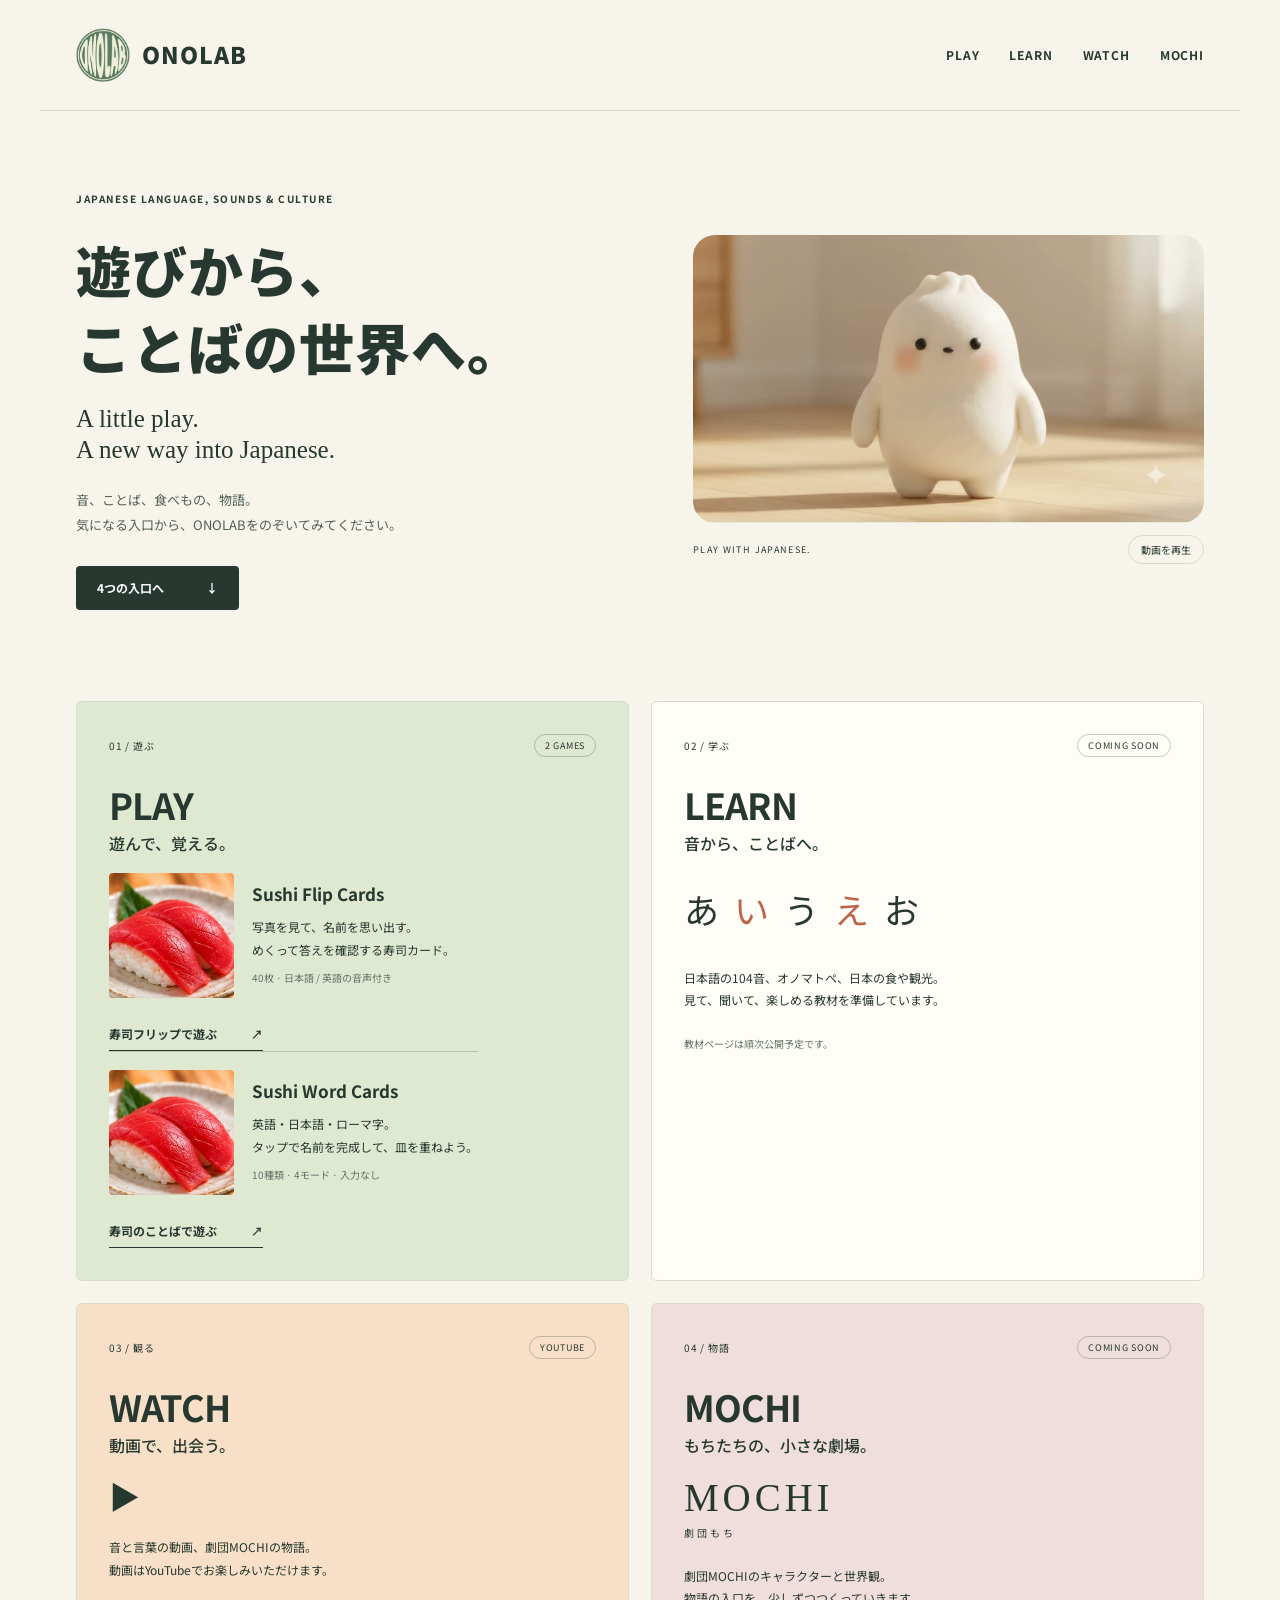
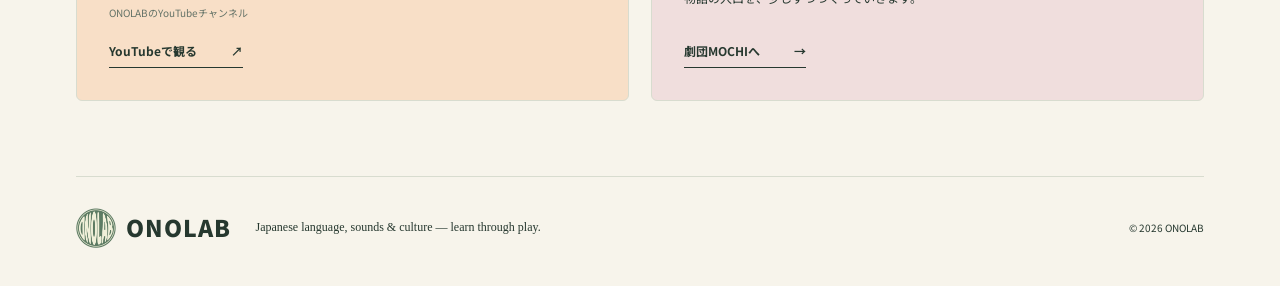
==== index.html @ 2d0ff7d0 "Add Sushi Word Cards with four tap-only modes and language-aware bilingual prompts" ====
<!doctype html>
<html lang="ja">
<head>
<meta charset="utf-8"><meta name="viewport" content="width=device-width,initial-scale=1">
<title>ONOLAB — Japanese language, sounds & culture</title>
<meta name="description" content="遊びから、日本語と日本文化へ。ONOLABのゲーム、音と言葉の教材、動画、劇団MOCHIへの入口。">
<link rel="icon" type="image/svg+xml" href="data:image/svg+xml,%3Csvg xmlns='http://www.w3.org/2000/svg' viewBox='0 0 40 40'%3E%3Crect width='40' height='40' rx='12' fill='%2326382f'/%3E%3Ccircle cx='20' cy='20' r='11' fill='none' stroke='%23f6f2e8' stroke-width='5'/%3E%3C/svg%3E">
<link rel="stylesheet" href="style.css">
</head>
<body>
<header class="top"><a class="brand" href="./" aria-label="ONOLAB ホーム"><img class="brand-logo" src="logo.png" alt="">ONOLAB</a><nav aria-label="メイン"><a href="#play">PLAY</a><a href="#learn">LEARN</a><a href="#watch">WATCH</a><a href="mochi.html">MOCHI</a></nav></header>
<main>
<section class="hero"><div class="hero-copy"><p class="eyebrow">JAPANESE LANGUAGE, SOUNDS & CULTURE</p><h1>遊びから、<br>ことばの世界へ。</h1><p class="english">A little play.<br>A new way into Japanese.</p><p class="intro">音、ことば、食べもの、物語。<br>気になる入口から、ONOLABをのぞいてみてください。</p><a class="button" href="#doors">4つの入口へ <span aria-hidden="true">↓</span></a></div><div class="hero-art has-video"><video class="hero-video" id="welcome-video" autoplay muted loop playsinline preload="metadata" poster="mochi-poster.jpg" aria-label="視聴者の声を聞くMOCHIのキャラクター"><source src="mochi-welcome.mp4" type="video/mp4"></video><div class="video-caption"><p>PLAY WITH JAPANESE.</p><button class="motion-toggle" id="motion-toggle" type="button" aria-controls="welcome-video">動画を一時停止</button></div></div></section>
<section class="doors" id="doors" aria-label="ONOLABの4つの入口">
<article class="door play" id="play"><div class="door-top"><span class="serial">01 / 遊ぶ</span><span class="status">2 GAMES</span></div><h2>PLAY<span>遊んで、覚える。</span></h2><a class="sushi-link" href="sushi.html"><img src="assets/sushi.jpg" alt="まぐろの握り寿司"><div><h3>Sushi Flip Cards</h3><p>写真を見て、名前を思い出す。<br>めくって答えを確認する寿司カード。</p><p class="small">40枚 · 日本語 / 英語の音声付き</p></div></a><a class="text-link" href="sushi.html">寿司フリップで遊ぶ <span aria-hidden="true">↗</span></a><a class="sushi-link" href="play/sushi-words/" style="padding-top:18px;border-top:1px solid #26382f33"><img src="assets/sushi.jpg" alt="寿司のことばカード"><div><h3>Sushi Word Cards</h3><p>英語・日本語・ローマ字。<br>タップで名前を完成して、皿を重ねよう。</p><p class="small">10種類 · 4モード · 入力なし</p></div></a><a class="text-link" href="play/sushi-words/">寿司のことばで遊ぶ <span aria-hidden="true">↗</span></a></article>
<article class="door learn" id="learn"><div class="door-top"><span class="serial">02 / 学ぶ</span><span class="status">COMING SOON</span></div><h2>LEARN<span>音から、ことばへ。</span></h2><div class="sound" aria-hidden="true">あ <span>い</span> う <span>え</span> お</div><p>日本語の104音、オノマトペ、日本の食や観光。<br>見て、聞いて、楽しめる教材を準備しています。</p><p class="small">教材ページは順次公開予定です。</p></article>
<article class="door watch" id="watch"><div class="door-top"><span class="serial">03 / 観る</span><span class="status">YOUTUBE</span></div><h2>WATCH<span>動画で、出会う。</span></h2><div class="video-symbol" aria-hidden="true">▶</div><p>音と言葉の動画、劇団MOCHIの物語。<br>動画はYouTubeでお楽しみいただけます。</p><p class="small">ONOLABのYouTubeチャンネル</p><a class="text-link" href="https://www.youtube.com/@ONOLAB" target="_blank" rel="noopener noreferrer">YouTubeで観る <span aria-hidden="true">↗</span></a></article>
<article class="door mochi" id="mochi"><div class="door-top"><span class="serial">04 / 物語</span><span class="status">COMING SOON</span></div><h2>MOCHI<span>もちたちの、小さな劇場。</span></h2><div class="mochi-word" aria-hidden="true">MOCHI<span>劇団もち</span></div><p>劇団MOCHIのキャラクターと世界観。<br>物語の入口を、少しずつつくっていきます。</p><a class="text-link" href="mochi.html">劇団MOCHIへ <span aria-hidden="true">→</span></a></article>
</section>
</main>
<footer><a class="brand" href="./"><img class="brand-logo" src="logo.png" alt="">ONOLAB</a><p>Japanese language, sounds & culture — learn through play.</p><span>© 2026 ONOLAB</span></footer>
<script>
const video = document.getElementById('welcome-video');
const toggle = document.getElementById('motion-toggle');
const reducedMotion = window.matchMedia('(prefers-reduced-motion: reduce)');
function syncMotion() { toggle.textContent = video.paused ? '動画を再生' : '動画を一時停止'; }
video.addEventListener('play', syncMotion);
video.addEventListener('pause', syncMotion);
toggle.addEventListener('click', () => { if (video.paused) video.play().catch(syncMotion); else video.pause(); });
if (reducedMotion.matches) { video.removeAttribute('autoplay'); video.pause(); }
reducedMotion.addEventListener('change', event => { if (event.matches) video.pause(); });
syncMotion();
</script>
</body></html>
---- style.css ----
@import url('https://fonts.googleapis.com/css2?family=Noto+Sans+JP:wght@400;500;700;900&display=swap');
@media(max-width:420px){body .top{flex-wrap:wrap;gap:12px}body .top nav{width:100%;justify-content:space-between}body .hero h1{font-size:30px}body .sushi-link{flex-wrap:wrap}body .sound{font-size:26px}body .hero-art{height:280px}body .orbit-c{left:0}}
:root{--paper:#f7f4eb;--ink:#26382f;--line:#d8dccf;--green:#dfe8d1;--orange:#f8dfc7;--pink:#f0dedd}*{box-sizing:border-box}html{scroll-behavior:smooth;scroll-padding-top:24px}body{margin:0;background:var(--paper);color:var(--ink);font-family:'Noto Sans JP',sans-serif;font-size:15px;line-height:1.9}a{color:inherit;text-decoration:none}a:focus-visible{outline:3px solid #bd5c37;outline-offset:6px}a:hover{text-decoration:underline}.top{max-width:1200px;margin:auto;padding:28px 36px;display:flex;align-items:center;justify-content:space-between;border-bottom:1px solid var(--line)}.brand{display:inline-flex;align-items:center;gap:10px;font-size:23px;font-weight:900;letter-spacing:.04em}.brand-mark{background:var(--ink);color:var(--paper);width:33px;height:33px;border-radius:50%;display:grid;place-items:center;font-size:22px}nav{display:flex;gap:30px;font-size:12px;font-weight:700;letter-spacing:.07em}main{max-width:1200px;margin:auto;padding:0 36px}.hero{min-height:590px;display:grid;grid-template-columns:1.1fr 1fr;align-items:center;gap:55px;padding:55px 0 68px}.eyebrow{font-size:10px;font-weight:700;letter-spacing:.15em;margin:0 0 23px}h1{font-size:clamp(36px,4.3vw,60px);letter-spacing:.015em;line-height:1.4;margin:0 0 18px;font-weight:900}.english{font-family:Georgia,serif;font-size:25px;line-height:1.25;margin:0 0 23px}.intro{font-size:13px;color:#526056;margin-bottom:28px}.button{display:inline-flex;gap:42px;align-items:center;background:var(--ink);color:white;padding:11px 21px;border-radius:4px;font-size:12px;font-weight:700}.hero-art{height:400px;position:relative;background:#e5e9d8;border-radius:50% 50% 45% 45%;display:grid;place-items:center}.hero-photo{width:67%;transform:rotate(-8deg);background:white;padding:12px 12px 4px;box-shadow:0 9px 30px #26382f18}.hero-photo img{width:100%;aspect-ratio:4/3;object-fit:cover;display:block}.hero-photo span{display:block;font-size:10px;text-align:center;letter-spacing:.12em;padding:8px}.orbit{position:absolute;z-index:1;font-weight:700;background:var(--paper);padding:9px 17px}.orbit-a{top:5px;left:23px;font-size:42px;transform:rotate(-15deg);border-radius:50%}.orbit-b{right:-9px;top:66px;background:#f5ccaf;font-size:25px;transform:rotate(12deg);border-radius:30px}.orbit-c{bottom:45px;left:-20px;background:#eacbcb;font-size:18px;transform:rotate(-8deg);border-radius:30px}.art-caption{position:absolute;bottom:0;font-size:10px;letter-spacing:.2em}.doors{display:grid;grid-template-columns:1fr 1fr;gap:22px;padding-bottom:75px}.door{padding:32px;border:1px solid var(--line);border-radius:6px;background:#fffdf7;display:flex;flex-direction:column;align-items:flex-start;min-height:330px}.door-top{display:flex;align-items:center;justify-content:space-between;width:100%;gap:10px}.serial{font-size:10px;letter-spacing:.08em}.status{font-size:9px;letter-spacing:.08em;border:1px solid #26382f44;border-radius:20px;padding:2px 10px}h2{font-size:36px;letter-spacing:-.03em;line-height:1;margin:29px 0 22px}h2 span{display:block;font-size:16px;font-weight:500;letter-spacing:0;margin-top:13px}.door p{font-size:12px}.door .small{font-size:10px;color:#637267}.play{background:var(--green)}.sushi-link{display:flex;align-items:center;gap:18px;margin-bottom:17px}.sushi-link img{width:125px;aspect-ratio:1;object-fit:cover;border-radius:4px}.sushi-link h3{font-size:17px;margin:0}.sushi-link p{margin:6px 0}.text-link{margin-top:auto;font-size:12px;font-weight:700;border-bottom:1px solid var(--ink);padding:8px 0 4px;display:flex;justify-content:space-between;gap:34px}.sound{font-size:35px;letter-spacing:.1em;margin:3px 0 12px}.sound span{color:#bd6449}.watch{background:var(--orange)}.video-symbol{font-size:31px;line-height:1;margin:5px 0 13px}.mochi{background:var(--pink)}.mochi-word{font-family:Georgia,serif;font-size:39px;letter-spacing:.1em;line-height:1.2;margin:0 0 14px}.mochi-word span{display:block;font-family:'Noto Sans JP',sans-serif;font-size:10px;letter-spacing:.3em;margin-top:5px}footer{max-width:1128px;margin:auto;border-top:1px solid var(--line);padding:27px 0 35px;display:flex;align-items:center;gap:25px;flex-wrap:wrap}footer p{font-family:Georgia,serif;font-size:12px}footer>span{margin-left:auto;font-size:10px}.subpage{max-width:800px;min-height:70vh;padding-top:90px;padding-bottom:100px}.subpage h1{margin-top:25px}.subpage .button{margin-top:30px}@media(max-width:750px){.top{padding:22px}.brand{font-size:20px}nav{gap:14px;font-size:10px}main{padding:0 22px}.hero{grid-template-columns:1fr;gap:30px;padding-top:45px;min-height:0}.hero-art{width:min(100%,380px);height:320px;justify-self:center}.hero h1{font-size:42px}.doors{grid-template-columns:1fr;gap:16px}.door{padding:26px;min-height:300px}.sushi-link img{width:105px}.sound{font-size:30px}footer{margin:0 22px;gap:12px}footer p{width:100%;margin:0}footer>span{margin-left:0}.subpage{padding-top:60px}}@media(prefers-reduced-motion:reduce){html{scroll-behavior:auto}}

.brand-logo{width:54px;height:54px;object-fit:contain;flex:none}.hero-logo{width:80%;height:80%;object-fit:contain}.top .brand{gap:12px}footer .brand-logo{width:40px;height:40px}

.hero-art.has-video{height:auto;width:100%;background:none;border-radius:0;display:block}.hero-video{display:block;width:100%;aspect-ratio:16/9;object-fit:contain;border-radius:22px;background:#e5e9d8}.video-caption{display:flex;align-items:center;justify-content:space-between;gap:12px;margin-top:12px}.video-caption p{font-size:9px;letter-spacing:.15em;margin:0}.motion-toggle{font:inherit;font-size:10px;color:var(--ink);border:1px solid var(--line);background:transparent;border-radius:20px;padding:4px 12px;cursor:pointer}.motion-toggle:focus-visible{outline:3px solid #bd5c37;outline-offset:4px}
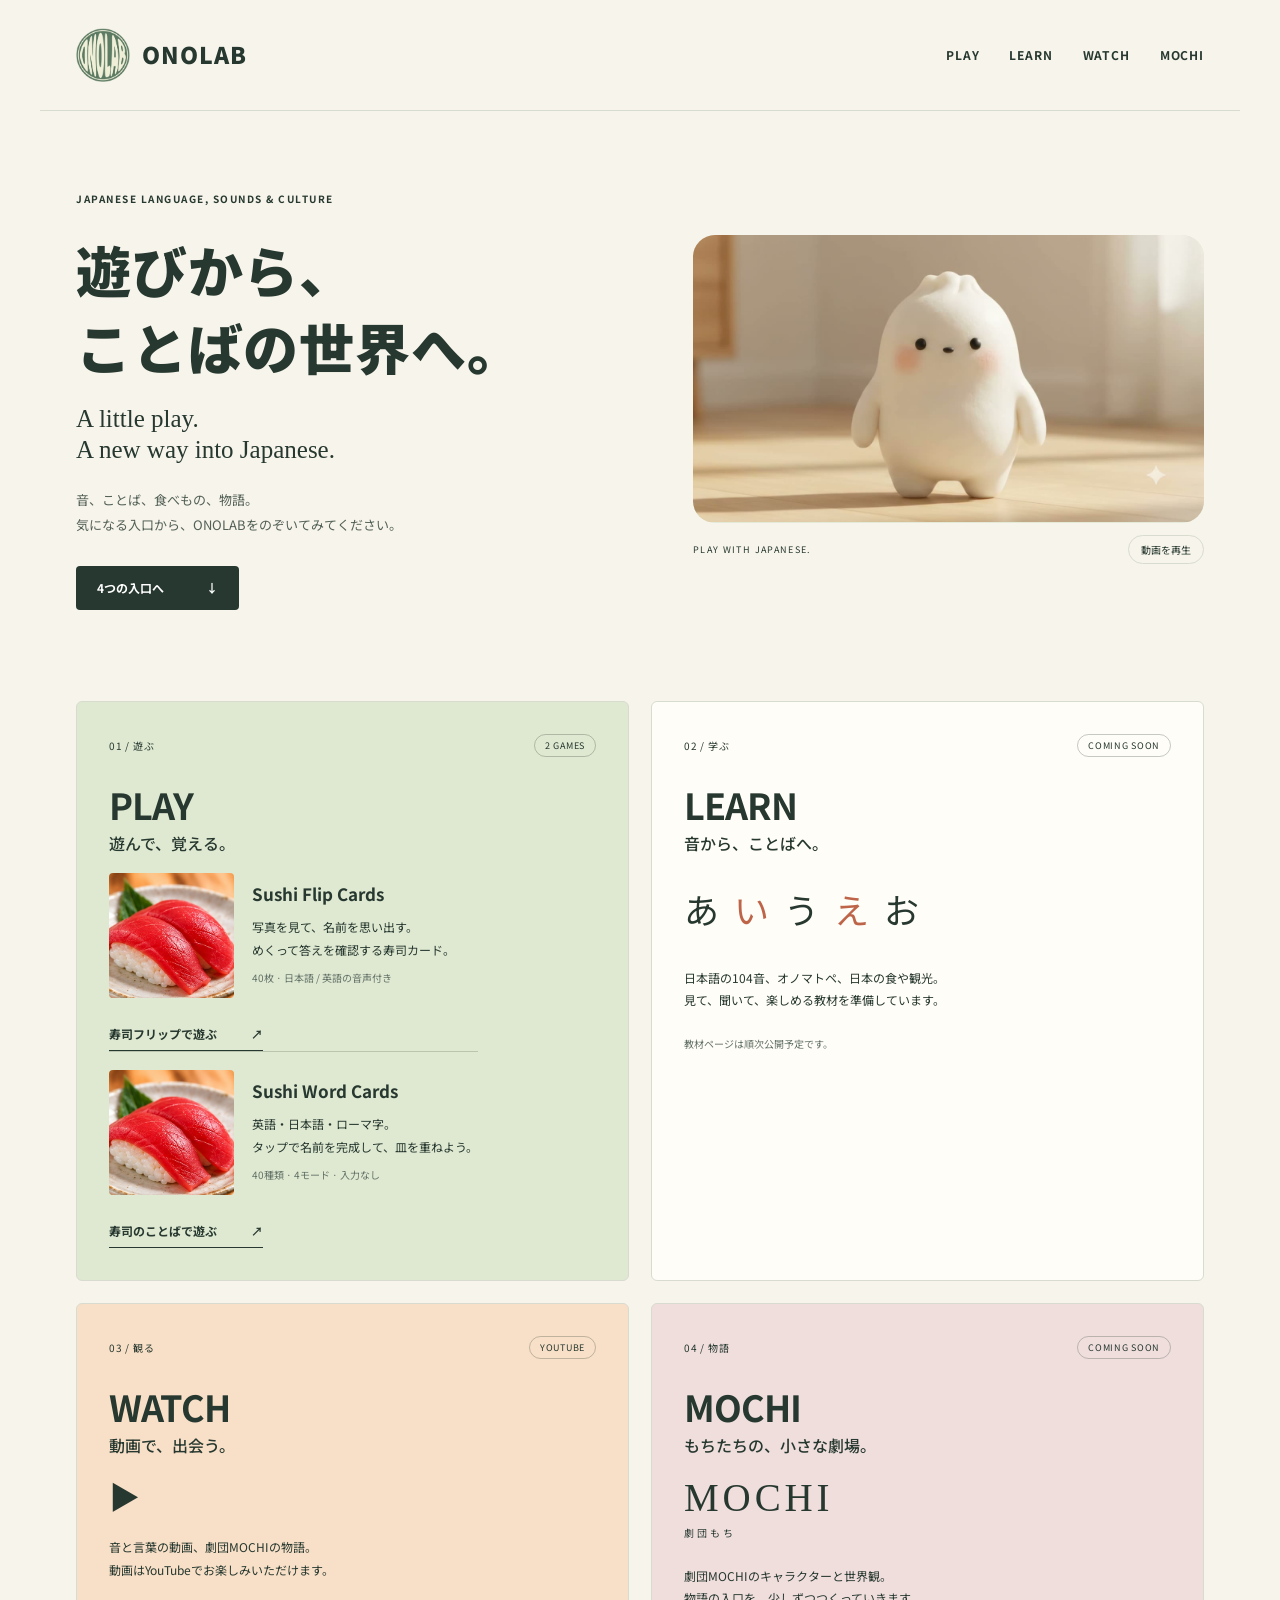
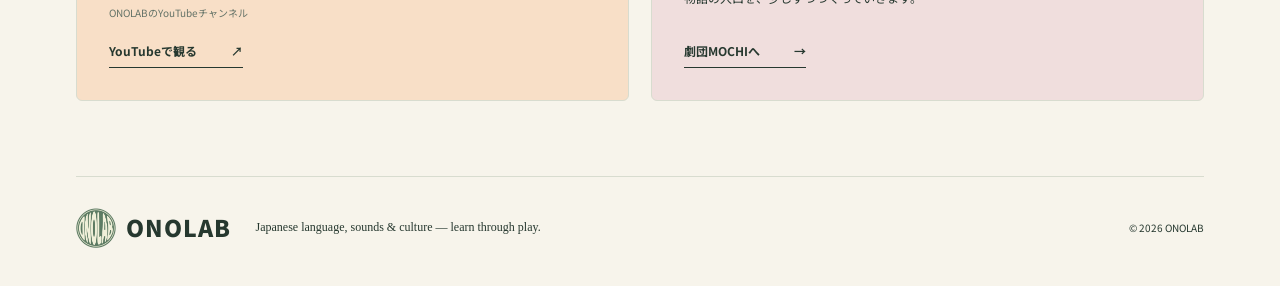
==== commit 04da39fa: "Expand Sushi Word Cards to all 40 sushi; load photographs per question" ====
--- a/index.html
+++ b/index.html
@@ -12,7 +12,7 @@
 <main>
 <section class="hero"><div class="hero-copy"><p class="eyebrow">JAPANESE LANGUAGE, SOUNDS & CULTURE</p><h1>遊びから、<br>ことばの世界へ。</h1><p class="english">A little play.<br>A new way into Japanese.</p><p class="intro">音、ことば、食べもの、物語。<br>気になる入口から、ONOLABをのぞいてみてください。</p><a class="button" href="#doors">4つの入口へ <span aria-hidden="true">↓</span></a></div><div class="hero-art has-video"><video class="hero-video" id="welcome-video" autoplay muted loop playsinline preload="metadata" poster="mochi-poster.jpg" aria-label="視聴者の声を聞くMOCHIのキャラクター"><source src="mochi-welcome.mp4" type="video/mp4"></video><div class="video-caption"><p>PLAY WITH JAPANESE.</p><button class="motion-toggle" id="motion-toggle" type="button" aria-controls="welcome-video">動画を一時停止</button></div></div></section>
 <section class="doors" id="doors" aria-label="ONOLABの4つの入口">
-<article class="door play" id="play"><div class="door-top"><span class="serial">01 / 遊ぶ</span><span class="status">2 GAMES</span></div><h2>PLAY<span>遊んで、覚える。</span></h2><a class="sushi-link" href="sushi.html"><img src="assets/sushi.jpg" alt="まぐろの握り寿司"><div><h3>Sushi Flip Cards</h3><p>写真を見て、名前を思い出す。<br>めくって答えを確認する寿司カード。</p><p class="small">40枚 · 日本語 / 英語の音声付き</p></div></a><a class="text-link" href="sushi.html">寿司フリップで遊ぶ <span aria-hidden="true">↗</span></a><a class="sushi-link" href="play/sushi-words/" style="padding-top:18px;border-top:1px solid #26382f33"><img src="assets/sushi.jpg" alt="寿司のことばカード"><div><h3>Sushi Word Cards</h3><p>英語・日本語・ローマ字。<br>タップで名前を完成して、皿を重ねよう。</p><p class="small">10種類 · 4モード · 入力なし</p></div></a><a class="text-link" href="play/sushi-words/">寿司のことばで遊ぶ <span aria-hidden="true">↗</span></a></article>
+<article class="door play" id="play"><div class="door-top"><span class="serial">01 / 遊ぶ</span><span class="status">2 GAMES</span></div><h2>PLAY<span>遊んで、覚える。</span></h2><a class="sushi-link" href="sushi.html"><img src="assets/sushi.jpg" alt="まぐろの握り寿司"><div><h3>Sushi Flip Cards</h3><p>写真を見て、名前を思い出す。<br>めくって答えを確認する寿司カード。</p><p class="small">40枚 · 日本語 / 英語の音声付き</p></div></a><a class="text-link" href="sushi.html">寿司フリップで遊ぶ <span aria-hidden="true">↗</span></a><a class="sushi-link" href="play/sushi-words/" style="padding-top:18px;border-top:1px solid #26382f33"><img src="assets/sushi.jpg" alt="寿司のことばカード"><div><h3>Sushi Word Cards</h3><p>英語・日本語・ローマ字。<br>タップで名前を完成して、皿を重ねよう。</p><p class="small">40種類 · 4モード · 入力なし</p></div></a><a class="text-link" href="play/sushi-words/">寿司のことばで遊ぶ <span aria-hidden="true">↗</span></a></article>
 <article class="door learn" id="learn"><div class="door-top"><span class="serial">02 / 学ぶ</span><span class="status">COMING SOON</span></div><h2>LEARN<span>音から、ことばへ。</span></h2><div class="sound" aria-hidden="true">あ <span>い</span> う <span>え</span> お</div><p>日本語の104音、オノマトペ、日本の食や観光。<br>見て、聞いて、楽しめる教材を準備しています。</p><p class="small">教材ページは順次公開予定です。</p></article>
 <article class="door watch" id="watch"><div class="door-top"><span class="serial">03 / 観る</span><span class="status">YOUTUBE</span></div><h2>WATCH<span>動画で、出会う。</span></h2><div class="video-symbol" aria-hidden="true">▶</div><p>音と言葉の動画、劇団MOCHIの物語。<br>動画はYouTubeでお楽しみいただけます。</p><p class="small">ONOLABのYouTubeチャンネル</p><a class="text-link" href="https://www.youtube.com/@ONOLAB" target="_blank" rel="noopener noreferrer">YouTubeで観る <span aria-hidden="true">↗</span></a></article>
 <article class="door mochi" id="mochi"><div class="door-top"><span class="serial">04 / 物語</span><span class="status">COMING SOON</span></div><h2>MOCHI<span>もちたちの、小さな劇場。</span></h2><div class="mochi-word" aria-hidden="true">MOCHI<span>劇団もち</span></div><p>劇団MOCHIのキャラクターと世界観。<br>物語の入口を、少しずつつくっていきます。</p><a class="text-link" href="mochi.html">劇団MOCHIへ <span aria-hidden="true">→</span></a></article>
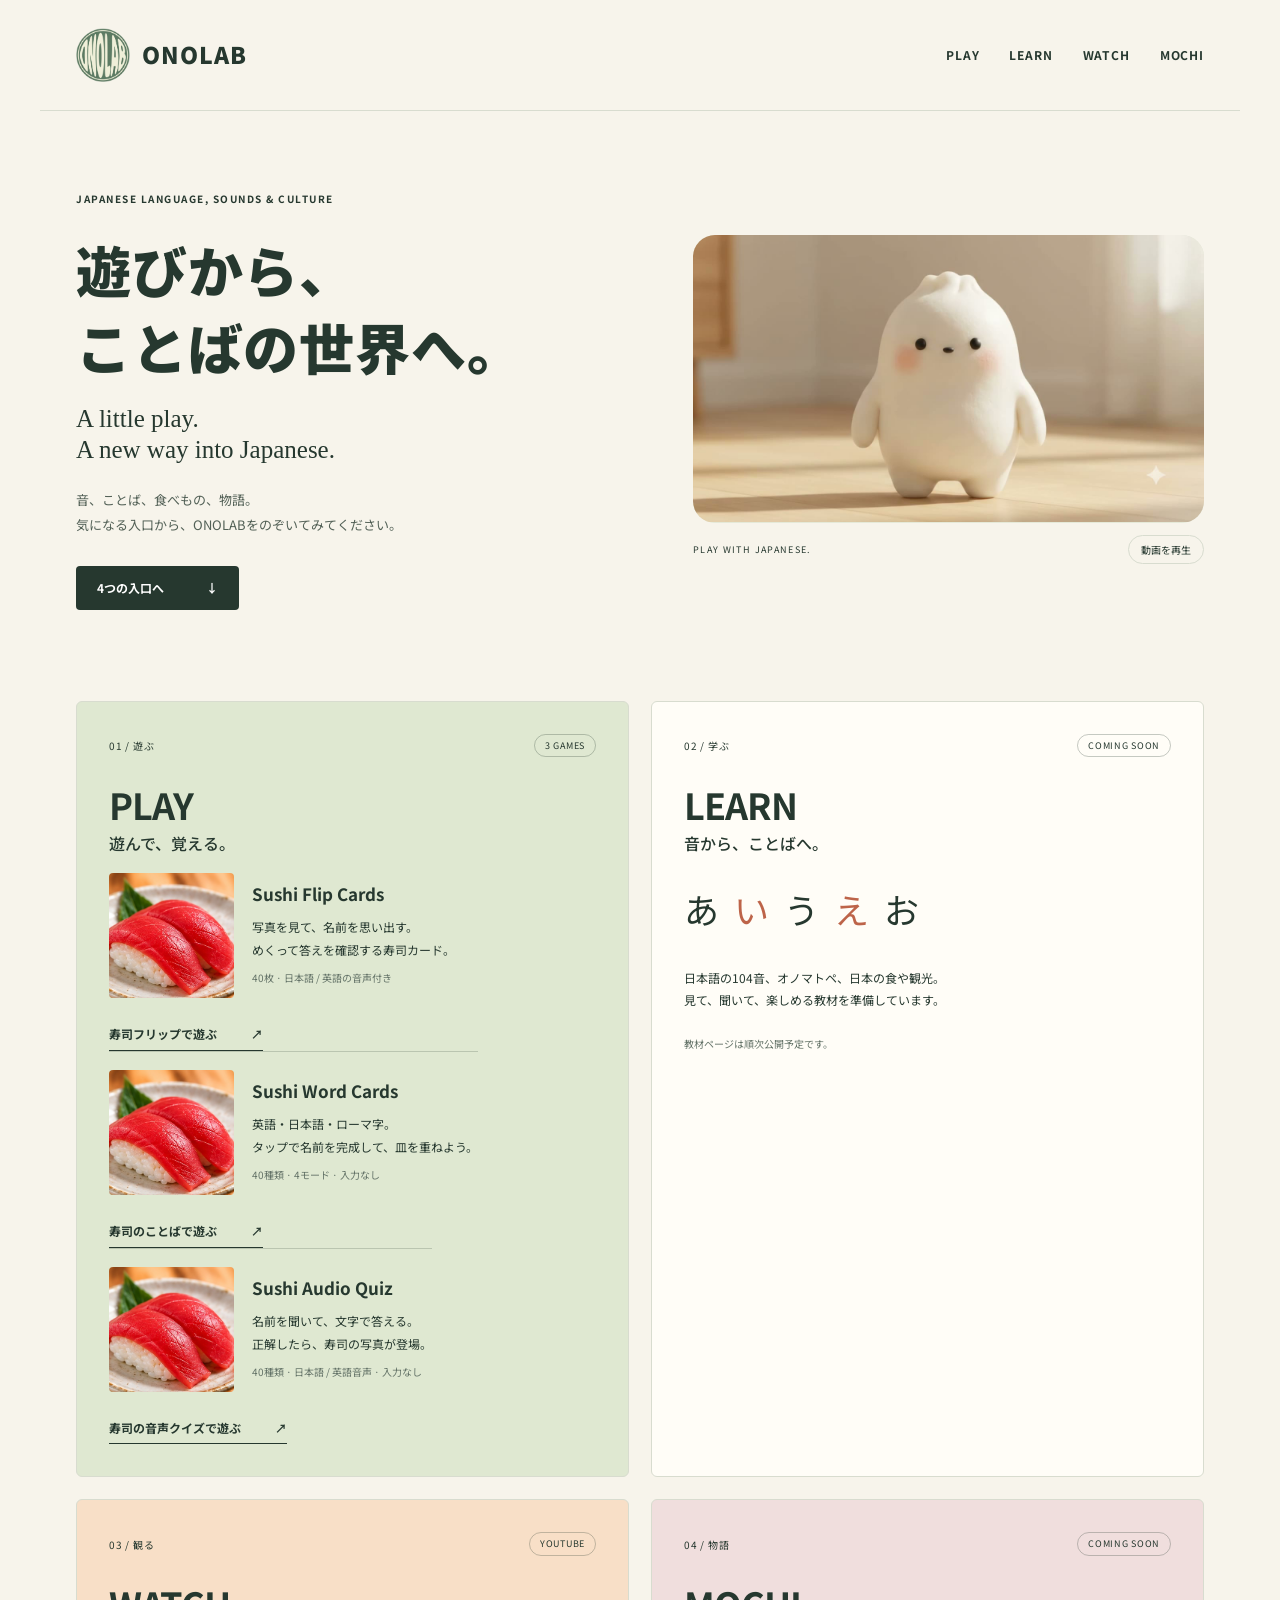
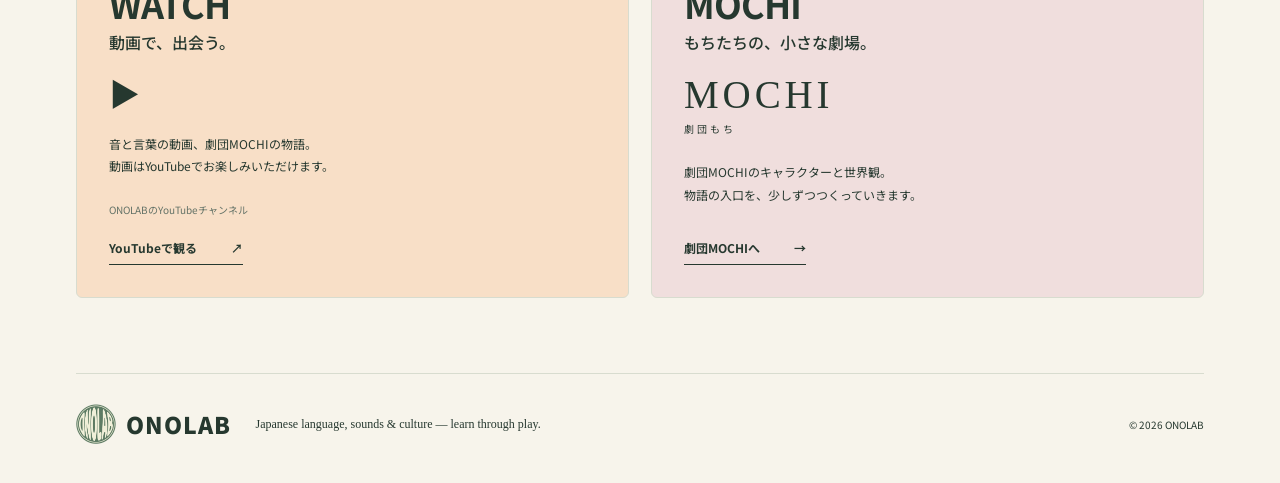
==== commit fc968da2: "Add Sushi Audio Quiz with Japanese/English listening and photos revealed after completion" ====
--- a/index.html
+++ b/index.html
@@ -12,7 +12,7 @@
 <main>
 <section class="hero"><div class="hero-copy"><p class="eyebrow">JAPANESE LANGUAGE, SOUNDS & CULTURE</p><h1>遊びから、<br>ことばの世界へ。</h1><p class="english">A little play.<br>A new way into Japanese.</p><p class="intro">音、ことば、食べもの、物語。<br>気になる入口から、ONOLABをのぞいてみてください。</p><a class="button" href="#doors">4つの入口へ <span aria-hidden="true">↓</span></a></div><div class="hero-art has-video"><video class="hero-video" id="welcome-video" autoplay muted loop playsinline preload="metadata" poster="mochi-poster.jpg" aria-label="視聴者の声を聞くMOCHIのキャラクター"><source src="mochi-welcome.mp4" type="video/mp4"></video><div class="video-caption"><p>PLAY WITH JAPANESE.</p><button class="motion-toggle" id="motion-toggle" type="button" aria-controls="welcome-video">動画を一時停止</button></div></div></section>
 <section class="doors" id="doors" aria-label="ONOLABの4つの入口">
-<article class="door play" id="play"><div class="door-top"><span class="serial">01 / 遊ぶ</span><span class="status">2 GAMES</span></div><h2>PLAY<span>遊んで、覚える。</span></h2><a class="sushi-link" href="sushi.html"><img src="assets/sushi.jpg" alt="まぐろの握り寿司"><div><h3>Sushi Flip Cards</h3><p>写真を見て、名前を思い出す。<br>めくって答えを確認する寿司カード。</p><p class="small">40枚 · 日本語 / 英語の音声付き</p></div></a><a class="text-link" href="sushi.html">寿司フリップで遊ぶ <span aria-hidden="true">↗</span></a><a class="sushi-link" href="play/sushi-words/" style="padding-top:18px;border-top:1px solid #26382f33"><img src="assets/sushi.jpg" alt="寿司のことばカード"><div><h3>Sushi Word Cards</h3><p>英語・日本語・ローマ字。<br>タップで名前を完成して、皿を重ねよう。</p><p class="small">40種類 · 4モード · 入力なし</p></div></a><a class="text-link" href="play/sushi-words/">寿司のことばで遊ぶ <span aria-hidden="true">↗</span></a></article>
+<article class="door play" id="play"><div class="door-top"><span class="serial">01 / 遊ぶ</span><span class="status">3 GAMES</span></div><h2>PLAY<span>遊んで、覚える。</span></h2><a class="sushi-link" href="sushi.html"><img src="assets/sushi.jpg" alt="まぐろの握り寿司"><div><h3>Sushi Flip Cards</h3><p>写真を見て、名前を思い出す。<br>めくって答えを確認する寿司カード。</p><p class="small">40枚 · 日本語 / 英語の音声付き</p></div></a><a class="text-link" href="sushi.html">寿司フリップで遊ぶ <span aria-hidden="true">↗</span></a><a class="sushi-link" href="play/sushi-words/" style="padding-top:18px;border-top:1px solid #26382f33"><img src="assets/sushi.jpg" alt="寿司のことばカード"><div><h3>Sushi Word Cards</h3><p>英語・日本語・ローマ字。<br>タップで名前を完成して、皿を重ねよう。</p><p class="small">40種類 · 4モード · 入力なし</p></div></a><a class="text-link" href="play/sushi-words/">寿司のことばで遊ぶ <span aria-hidden="true">↗</span></a><a class="sushi-link" href="play/sushi-audio/" style="padding-top:18px;border-top:1px solid #26382f33"><img src="assets/sushi.jpg" alt="寿司の音声クイズ"><div><h3>Sushi Audio Quiz</h3><p>名前を聞いて、文字で答える。<br>正解したら、寿司の写真が登場。</p><p class="small">40種類 · 日本語 / 英語音声 · 入力なし</p></div></a><a class="text-link" href="play/sushi-audio/">寿司の音声クイズで遊ぶ <span aria-hidden="true">↗</span></a></article>
 <article class="door learn" id="learn"><div class="door-top"><span class="serial">02 / 学ぶ</span><span class="status">COMING SOON</span></div><h2>LEARN<span>音から、ことばへ。</span></h2><div class="sound" aria-hidden="true">あ <span>い</span> う <span>え</span> お</div><p>日本語の104音、オノマトペ、日本の食や観光。<br>見て、聞いて、楽しめる教材を準備しています。</p><p class="small">教材ページは順次公開予定です。</p></article>
 <article class="door watch" id="watch"><div class="door-top"><span class="serial">03 / 観る</span><span class="status">YOUTUBE</span></div><h2>WATCH<span>動画で、出会う。</span></h2><div class="video-symbol" aria-hidden="true">▶</div><p>音と言葉の動画、劇団MOCHIの物語。<br>動画はYouTubeでお楽しみいただけます。</p><p class="small">ONOLABのYouTubeチャンネル</p><a class="text-link" href="https://www.youtube.com/@ONOLAB" target="_blank" rel="noopener noreferrer">YouTubeで観る <span aria-hidden="true">↗</span></a></article>
 <article class="door mochi" id="mochi"><div class="door-top"><span class="serial">04 / 物語</span><span class="status">COMING SOON</span></div><h2>MOCHI<span>もちたちの、小さな劇場。</span></h2><div class="mochi-word" aria-hidden="true">MOCHI<span>劇団もち</span></div><p>劇団MOCHIのキャラクターと世界観。<br>物語の入口を、少しずつつくっていきます。</p><a class="text-link" href="mochi.html">劇団MOCHIへ <span aria-hidden="true">→</span></a></article>
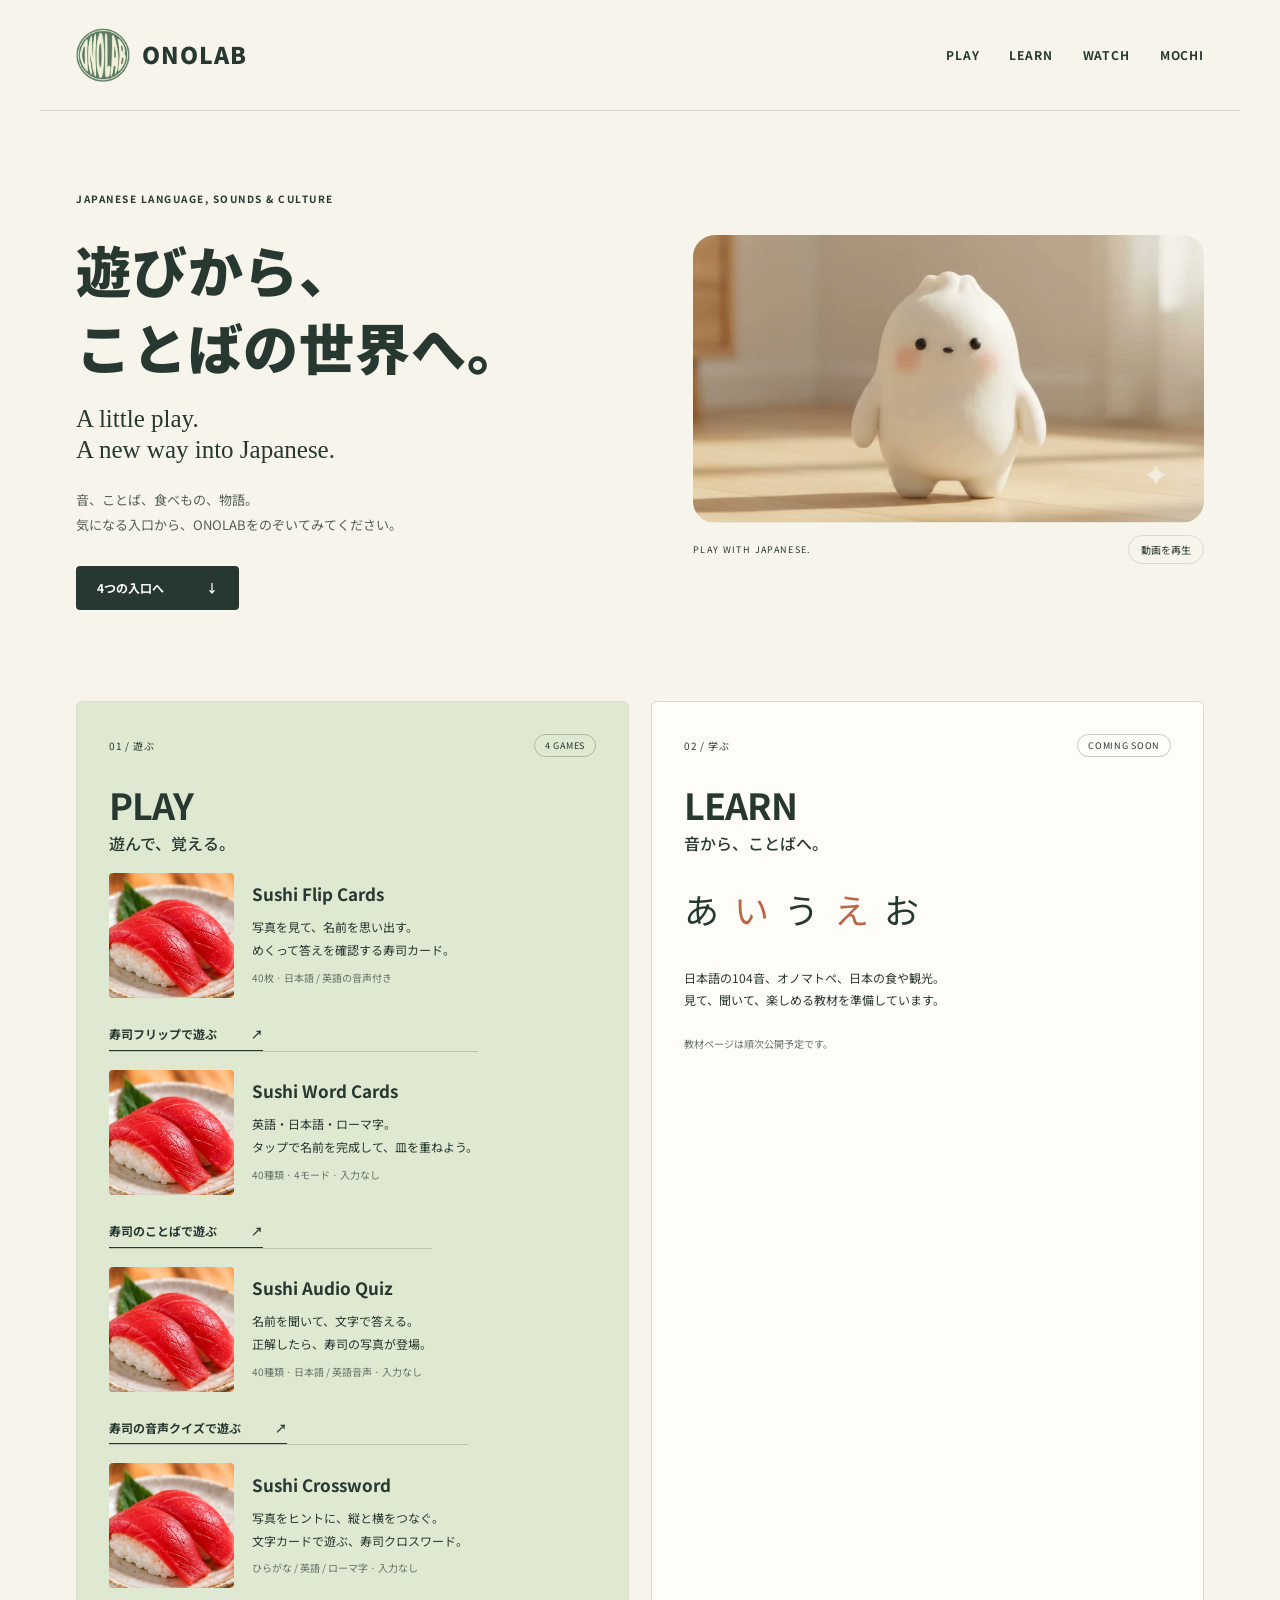
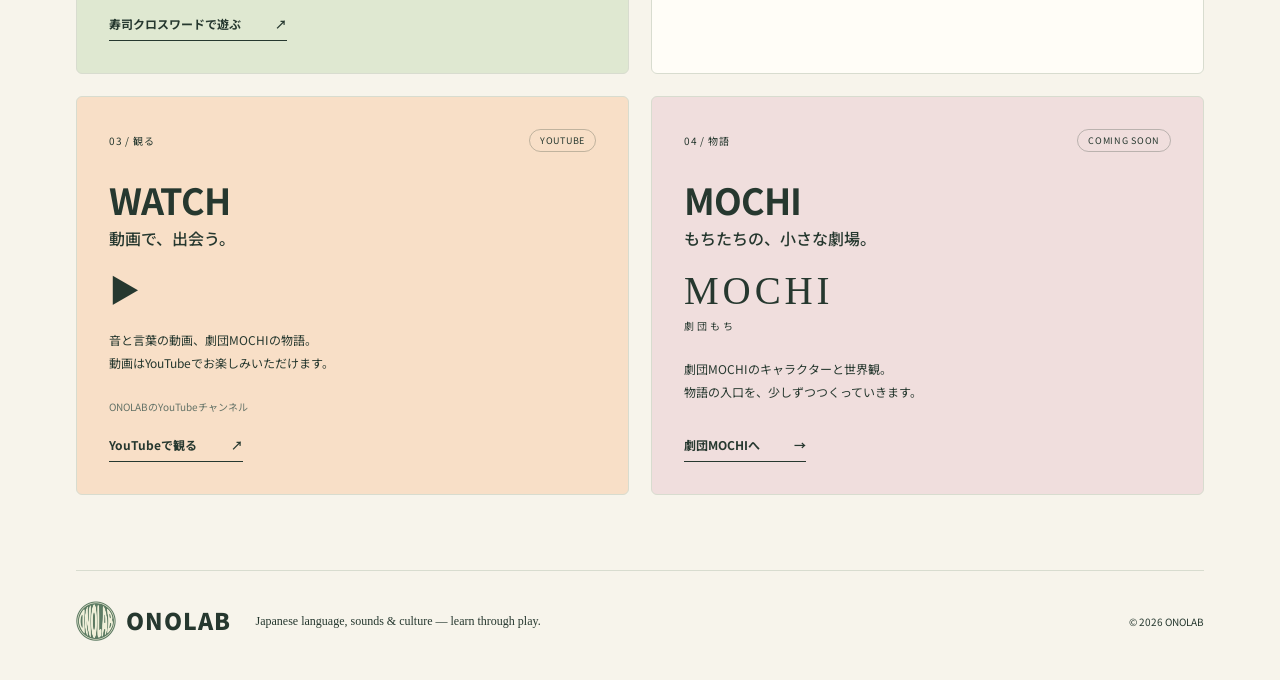
==== commit 35bab1fa: "Add tap-based sushi crossword in hiragana, English and romaji" ====
--- a/index.html
+++ b/index.html
@@ -12,7 +12,7 @@
 <main>
 <section class="hero"><div class="hero-copy"><p class="eyebrow">JAPANESE LANGUAGE, SOUNDS & CULTURE</p><h1>遊びから、<br>ことばの世界へ。</h1><p class="english">A little play.<br>A new way into Japanese.</p><p class="intro">音、ことば、食べもの、物語。<br>気になる入口から、ONOLABをのぞいてみてください。</p><a class="button" href="#doors">4つの入口へ <span aria-hidden="true">↓</span></a></div><div class="hero-art has-video"><video class="hero-video" id="welcome-video" autoplay muted loop playsinline preload="metadata" poster="mochi-poster.jpg" aria-label="視聴者の声を聞くMOCHIのキャラクター"><source src="mochi-welcome.mp4" type="video/mp4"></video><div class="video-caption"><p>PLAY WITH JAPANESE.</p><button class="motion-toggle" id="motion-toggle" type="button" aria-controls="welcome-video">動画を一時停止</button></div></div></section>
 <section class="doors" id="doors" aria-label="ONOLABの4つの入口">
-<article class="door play" id="play"><div class="door-top"><span class="serial">01 / 遊ぶ</span><span class="status">3 GAMES</span></div><h2>PLAY<span>遊んで、覚える。</span></h2><a class="sushi-link" href="sushi.html"><img src="assets/sushi.jpg" alt="まぐろの握り寿司"><div><h3>Sushi Flip Cards</h3><p>写真を見て、名前を思い出す。<br>めくって答えを確認する寿司カード。</p><p class="small">40枚 · 日本語 / 英語の音声付き</p></div></a><a class="text-link" href="sushi.html">寿司フリップで遊ぶ <span aria-hidden="true">↗</span></a><a class="sushi-link" href="play/sushi-words/" style="padding-top:18px;border-top:1px solid #26382f33"><img src="assets/sushi.jpg" alt="寿司のことばカード"><div><h3>Sushi Word Cards</h3><p>英語・日本語・ローマ字。<br>タップで名前を完成して、皿を重ねよう。</p><p class="small">40種類 · 4モード · 入力なし</p></div></a><a class="text-link" href="play/sushi-words/">寿司のことばで遊ぶ <span aria-hidden="true">↗</span></a><a class="sushi-link" href="play/sushi-audio/" style="padding-top:18px;border-top:1px solid #26382f33"><img src="assets/sushi.jpg" alt="寿司の音声クイズ"><div><h3>Sushi Audio Quiz</h3><p>名前を聞いて、文字で答える。<br>正解したら、寿司の写真が登場。</p><p class="small">40種類 · 日本語 / 英語音声 · 入力なし</p></div></a><a class="text-link" href="play/sushi-audio/">寿司の音声クイズで遊ぶ <span aria-hidden="true">↗</span></a></article>
+<article class="door play" id="play"><div class="door-top"><span class="serial">01 / 遊ぶ</span><span class="status">4 GAMES</span></div><h2>PLAY<span>遊んで、覚える。</span></h2><a class="sushi-link" href="sushi.html"><img src="assets/sushi.jpg" alt="まぐろの握り寿司"><div><h3>Sushi Flip Cards</h3><p>写真を見て、名前を思い出す。<br>めくって答えを確認する寿司カード。</p><p class="small">40枚 · 日本語 / 英語の音声付き</p></div></a><a class="text-link" href="sushi.html">寿司フリップで遊ぶ <span aria-hidden="true">↗</span></a><a class="sushi-link" href="play/sushi-words/" style="padding-top:18px;border-top:1px solid #26382f33"><img src="assets/sushi.jpg" alt="寿司のことばカード"><div><h3>Sushi Word Cards</h3><p>英語・日本語・ローマ字。<br>タップで名前を完成して、皿を重ねよう。</p><p class="small">40種類 · 4モード · 入力なし</p></div></a><a class="text-link" href="play/sushi-words/">寿司のことばで遊ぶ <span aria-hidden="true">↗</span></a><a class="sushi-link" href="play/sushi-audio/" style="padding-top:18px;border-top:1px solid #26382f33"><img src="assets/sushi.jpg" alt="寿司の音声クイズ"><div><h3>Sushi Audio Quiz</h3><p>名前を聞いて、文字で答える。<br>正解したら、寿司の写真が登場。</p><p class="small">40種類 · 日本語 / 英語音声 · 入力なし</p></div></a><a class="text-link" href="play/sushi-audio/">寿司の音声クイズで遊ぶ <span aria-hidden="true">↗</span></a><a class="sushi-link" href="play/sushi-crossword/" style="padding-top:18px;border-top:1px solid #26382f33"><img src="assets/sushi.jpg" alt="寿司クロスワード"><div><h3>Sushi Crossword</h3><p>写真をヒントに、縦と横をつなぐ。<br>文字カードで遊ぶ、寿司クロスワード。</p><p class="small">ひらがな / 英語 / ローマ字 · 入力なし</p></div></a><a class="text-link" href="play/sushi-crossword/">寿司クロスワードで遊ぶ <span aria-hidden="true">↗</span></a></article>
 <article class="door learn" id="learn"><div class="door-top"><span class="serial">02 / 学ぶ</span><span class="status">COMING SOON</span></div><h2>LEARN<span>音から、ことばへ。</span></h2><div class="sound" aria-hidden="true">あ <span>い</span> う <span>え</span> お</div><p>日本語の104音、オノマトペ、日本の食や観光。<br>見て、聞いて、楽しめる教材を準備しています。</p><p class="small">教材ページは順次公開予定です。</p></article>
 <article class="door watch" id="watch"><div class="door-top"><span class="serial">03 / 観る</span><span class="status">YOUTUBE</span></div><h2>WATCH<span>動画で、出会う。</span></h2><div class="video-symbol" aria-hidden="true">▶</div><p>音と言葉の動画、劇団MOCHIの物語。<br>動画はYouTubeでお楽しみいただけます。</p><p class="small">ONOLABのYouTubeチャンネル</p><a class="text-link" href="https://www.youtube.com/@ONOLAB" target="_blank" rel="noopener noreferrer">YouTubeで観る <span aria-hidden="true">↗</span></a></article>
 <article class="door mochi" id="mochi"><div class="door-top"><span class="serial">04 / 物語</span><span class="status">COMING SOON</span></div><h2>MOCHI<span>もちたちの、小さな劇場。</span></h2><div class="mochi-word" aria-hidden="true">MOCHI<span>劇団もち</span></div><p>劇団MOCHIのキャラクターと世界観。<br>物語の入口を、少しずつつくっていきます。</p><a class="text-link" href="mochi.html">劇団MOCHIへ <span aria-hidden="true">→</span></a></article>
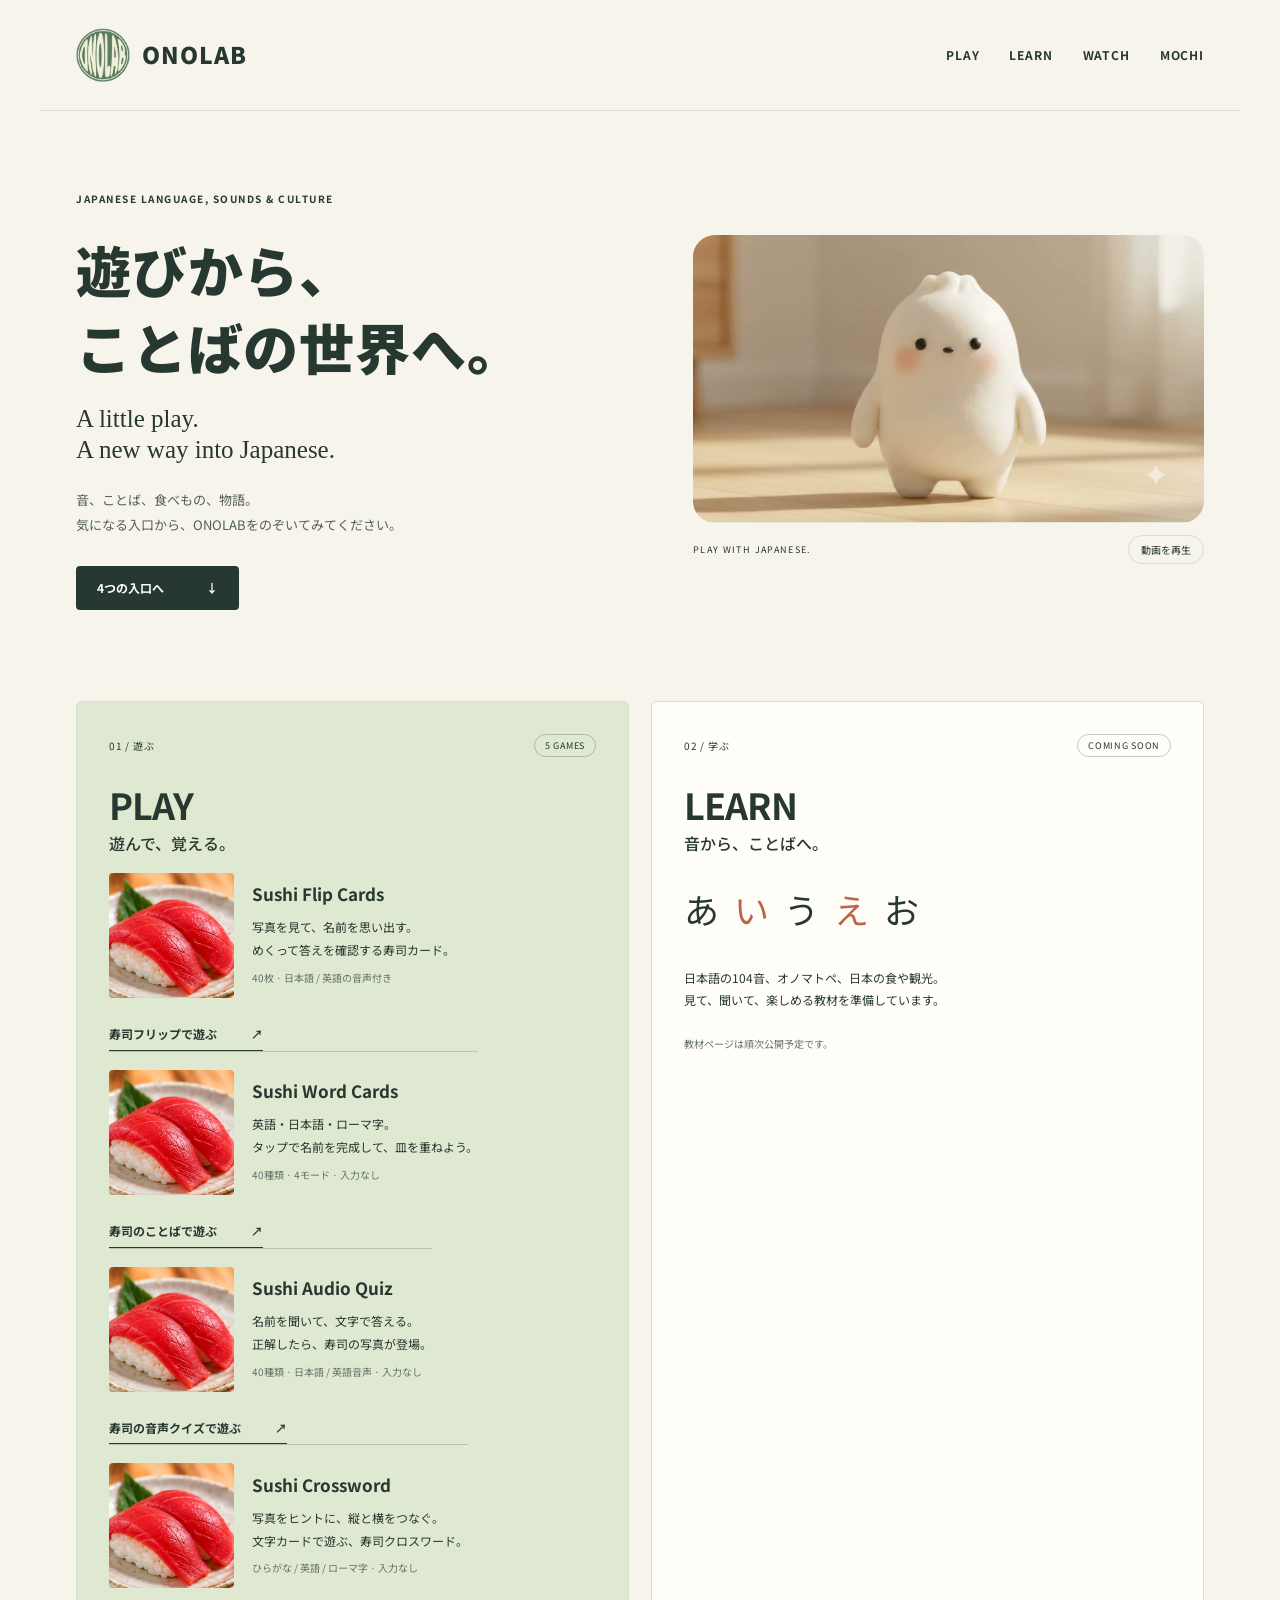
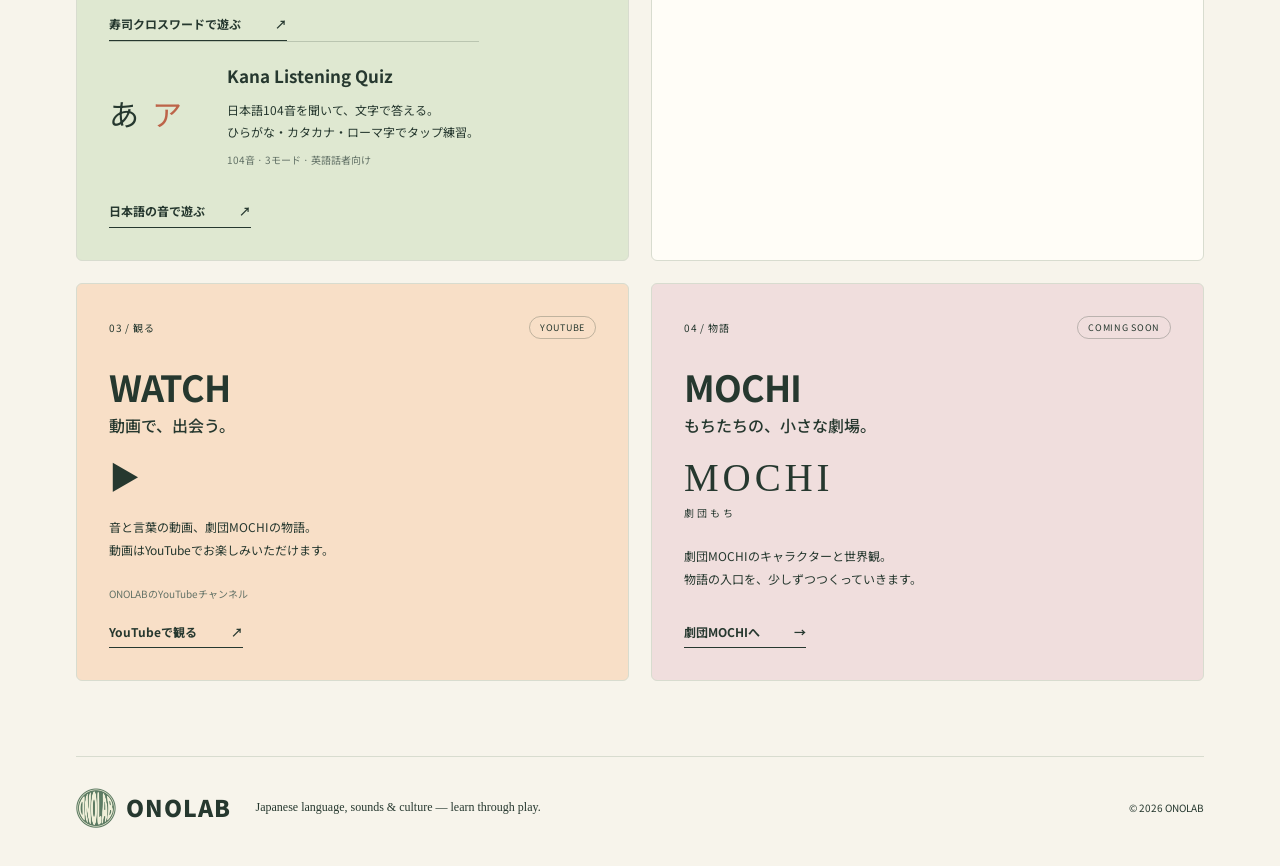
==== commit 57a55136: "Add 104-sound kana listening quiz with original ONOLAB audio and three tap-input modes" ====
--- a/index.html
+++ b/index.html
@@ -12,7 +12,7 @@
 <main>
 <section class="hero"><div class="hero-copy"><p class="eyebrow">JAPANESE LANGUAGE, SOUNDS & CULTURE</p><h1>遊びから、<br>ことばの世界へ。</h1><p class="english">A little play.<br>A new way into Japanese.</p><p class="intro">音、ことば、食べもの、物語。<br>気になる入口から、ONOLABをのぞいてみてください。</p><a class="button" href="#doors">4つの入口へ <span aria-hidden="true">↓</span></a></div><div class="hero-art has-video"><video class="hero-video" id="welcome-video" autoplay muted loop playsinline preload="metadata" poster="mochi-poster.jpg" aria-label="視聴者の声を聞くMOCHIのキャラクター"><source src="mochi-welcome.mp4" type="video/mp4"></video><div class="video-caption"><p>PLAY WITH JAPANESE.</p><button class="motion-toggle" id="motion-toggle" type="button" aria-controls="welcome-video">動画を一時停止</button></div></div></section>
 <section class="doors" id="doors" aria-label="ONOLABの4つの入口">
-<article class="door play" id="play"><div class="door-top"><span class="serial">01 / 遊ぶ</span><span class="status">4 GAMES</span></div><h2>PLAY<span>遊んで、覚える。</span></h2><a class="sushi-link" href="sushi.html"><img src="assets/sushi.jpg" alt="まぐろの握り寿司"><div><h3>Sushi Flip Cards</h3><p>写真を見て、名前を思い出す。<br>めくって答えを確認する寿司カード。</p><p class="small">40枚 · 日本語 / 英語の音声付き</p></div></a><a class="text-link" href="sushi.html">寿司フリップで遊ぶ <span aria-hidden="true">↗</span></a><a class="sushi-link" href="play/sushi-words/" style="padding-top:18px;border-top:1px solid #26382f33"><img src="assets/sushi.jpg" alt="寿司のことばカード"><div><h3>Sushi Word Cards</h3><p>英語・日本語・ローマ字。<br>タップで名前を完成して、皿を重ねよう。</p><p class="small">40種類 · 4モード · 入力なし</p></div></a><a class="text-link" href="play/sushi-words/">寿司のことばで遊ぶ <span aria-hidden="true">↗</span></a><a class="sushi-link" href="play/sushi-audio/" style="padding-top:18px;border-top:1px solid #26382f33"><img src="assets/sushi.jpg" alt="寿司の音声クイズ"><div><h3>Sushi Audio Quiz</h3><p>名前を聞いて、文字で答える。<br>正解したら、寿司の写真が登場。</p><p class="small">40種類 · 日本語 / 英語音声 · 入力なし</p></div></a><a class="text-link" href="play/sushi-audio/">寿司の音声クイズで遊ぶ <span aria-hidden="true">↗</span></a><a class="sushi-link" href="play/sushi-crossword/" style="padding-top:18px;border-top:1px solid #26382f33"><img src="assets/sushi.jpg" alt="寿司クロスワード"><div><h3>Sushi Crossword</h3><p>写真をヒントに、縦と横をつなぐ。<br>文字カードで遊ぶ、寿司クロスワード。</p><p class="small">ひらがな / 英語 / ローマ字 · 入力なし</p></div></a><a class="text-link" href="play/sushi-crossword/">寿司クロスワードで遊ぶ <span aria-hidden="true">↗</span></a></article>
+<article class="door play" id="play"><div class="door-top"><span class="serial">01 / 遊ぶ</span><span class="status">5 GAMES</span></div><h2>PLAY<span>遊んで、覚える。</span></h2><a class="sushi-link" href="sushi.html"><img src="assets/sushi.jpg" alt="まぐろの握り寿司"><div><h3>Sushi Flip Cards</h3><p>写真を見て、名前を思い出す。<br>めくって答えを確認する寿司カード。</p><p class="small">40枚 · 日本語 / 英語の音声付き</p></div></a><a class="text-link" href="sushi.html">寿司フリップで遊ぶ <span aria-hidden="true">↗</span></a><a class="sushi-link" href="play/sushi-words/" style="padding-top:18px;border-top:1px solid #26382f33"><img src="assets/sushi.jpg" alt="寿司のことばカード"><div><h3>Sushi Word Cards</h3><p>英語・日本語・ローマ字。<br>タップで名前を完成して、皿を重ねよう。</p><p class="small">40種類 · 4モード · 入力なし</p></div></a><a class="text-link" href="play/sushi-words/">寿司のことばで遊ぶ <span aria-hidden="true">↗</span></a><a class="sushi-link" href="play/sushi-audio/" style="padding-top:18px;border-top:1px solid #26382f33"><img src="assets/sushi.jpg" alt="寿司の音声クイズ"><div><h3>Sushi Audio Quiz</h3><p>名前を聞いて、文字で答える。<br>正解したら、寿司の写真が登場。</p><p class="small">40種類 · 日本語 / 英語音声 · 入力なし</p></div></a><a class="text-link" href="play/sushi-audio/">寿司の音声クイズで遊ぶ <span aria-hidden="true">↗</span></a><a class="sushi-link" href="play/sushi-crossword/" style="padding-top:18px;border-top:1px solid #26382f33"><img src="assets/sushi.jpg" alt="寿司クロスワード"><div><h3>Sushi Crossword</h3><p>写真をヒントに、縦と横をつなぐ。<br>文字カードで遊ぶ、寿司クロスワード。</p><p class="small">ひらがな / 英語 / ローマ字 · 入力なし</p></div></a><a class="text-link" href="play/sushi-crossword/">寿司クロスワードで遊ぶ <span aria-hidden="true">↗</span></a><a class="sushi-link" href="play/kana-listening/" style="padding-top:18px;border-top:1px solid #26382f33"><div class="sound" aria-hidden="true" style="min-width:100px;font-size:30px">あ <span>ア</span></div><div><h3>Kana Listening Quiz</h3><p>日本語104音を聞いて、文字で答える。<br>ひらがな・カタカナ・ローマ字でタップ練習。</p><p class="small">104音 · 3モード · 英語話者向け</p></div></a><a class="text-link" href="play/kana-listening/">日本語の音で遊ぶ <span aria-hidden="true">↗</span></a></article>
 <article class="door learn" id="learn"><div class="door-top"><span class="serial">02 / 学ぶ</span><span class="status">COMING SOON</span></div><h2>LEARN<span>音から、ことばへ。</span></h2><div class="sound" aria-hidden="true">あ <span>い</span> う <span>え</span> お</div><p>日本語の104音、オノマトペ、日本の食や観光。<br>見て、聞いて、楽しめる教材を準備しています。</p><p class="small">教材ページは順次公開予定です。</p></article>
 <article class="door watch" id="watch"><div class="door-top"><span class="serial">03 / 観る</span><span class="status">YOUTUBE</span></div><h2>WATCH<span>動画で、出会う。</span></h2><div class="video-symbol" aria-hidden="true">▶</div><p>音と言葉の動画、劇団MOCHIの物語。<br>動画はYouTubeでお楽しみいただけます。</p><p class="small">ONOLABのYouTubeチャンネル</p><a class="text-link" href="https://www.youtube.com/@ONOLAB" target="_blank" rel="noopener noreferrer">YouTubeで観る <span aria-hidden="true">↗</span></a></article>
 <article class="door mochi" id="mochi"><div class="door-top"><span class="serial">04 / 物語</span><span class="status">COMING SOON</span></div><h2>MOCHI<span>もちたちの、小さな劇場。</span></h2><div class="mochi-word" aria-hidden="true">MOCHI<span>劇団もち</span></div><p>劇団MOCHIのキャラクターと世界観。<br>物語の入口を、少しずつつくっていきます。</p><a class="text-link" href="mochi.html">劇団MOCHIへ <span aria-hidden="true">→</span></a></article>
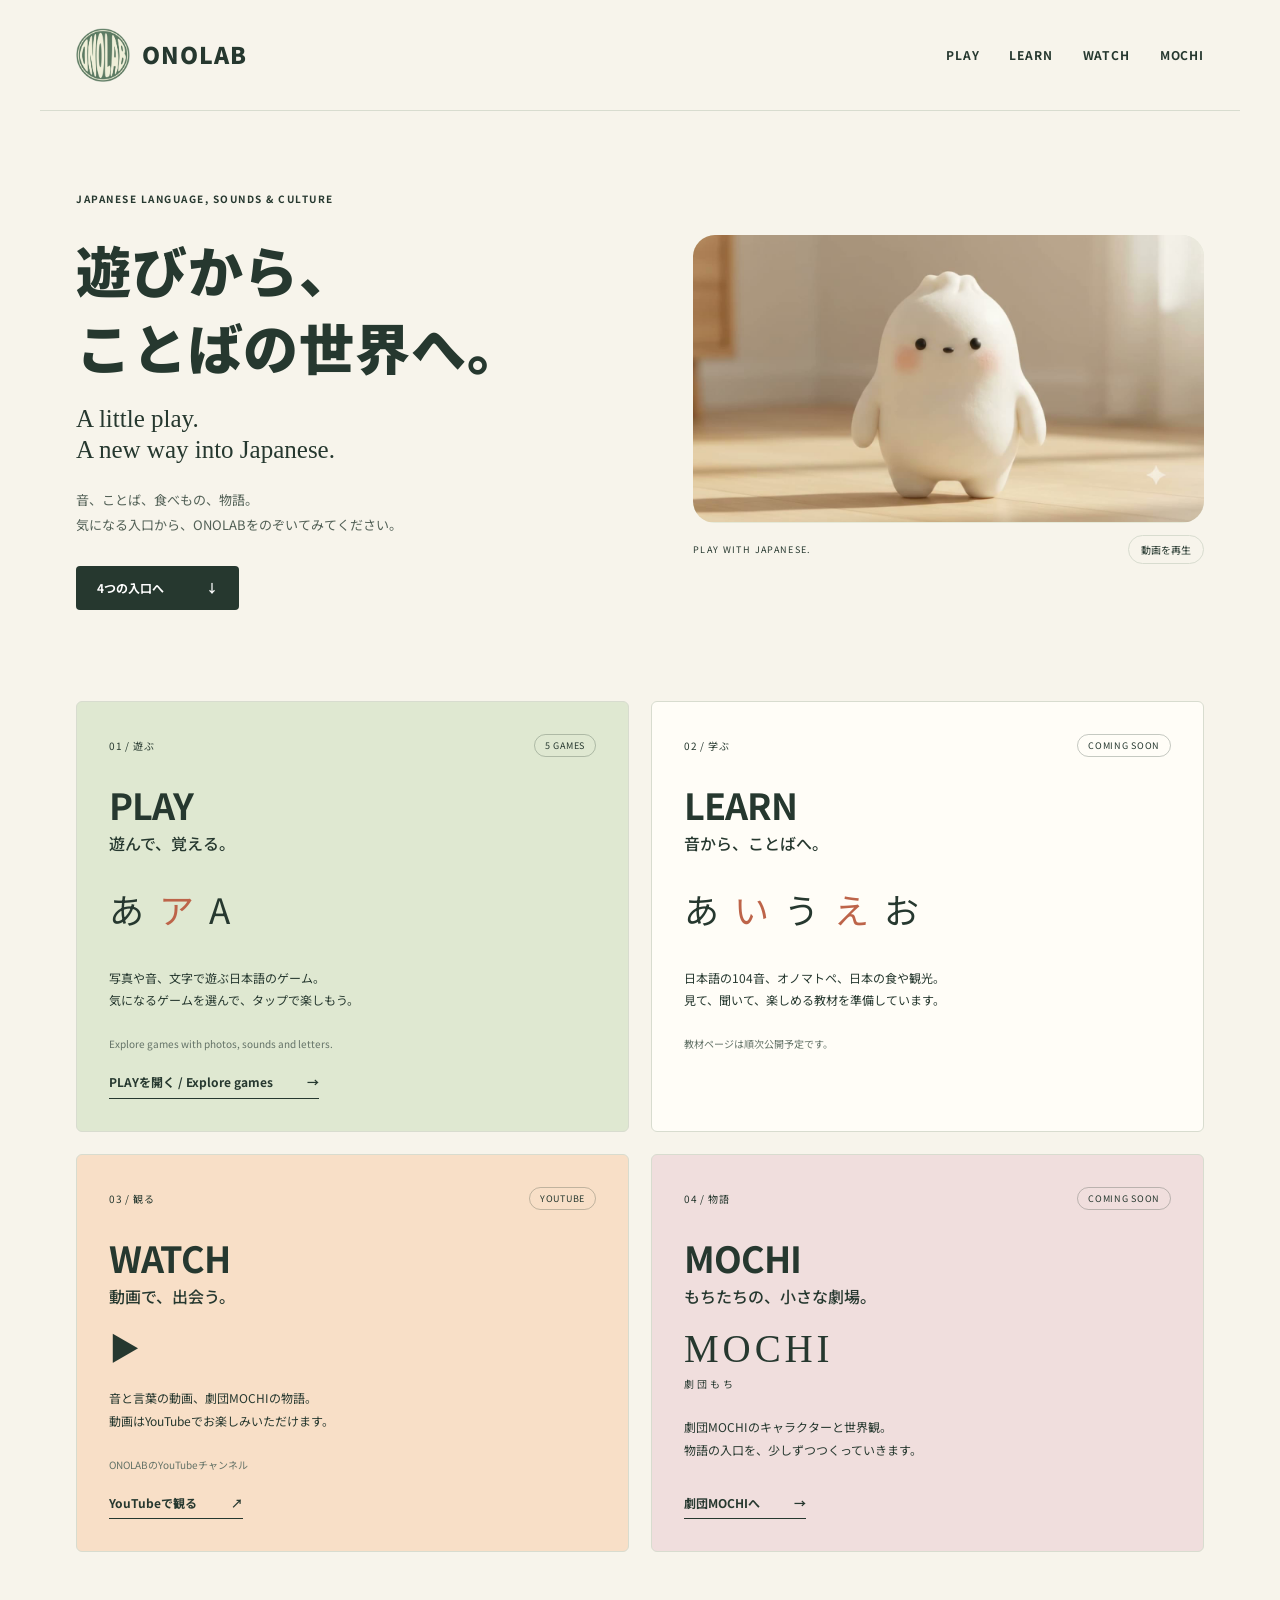
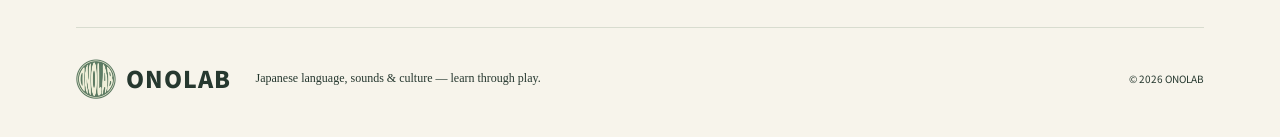
==== commit 8ce533b2: "Move individual game listings to a dedicated PLAY page" ====
--- a/index.html
+++ b/index.html
@@ -8,11 +8,11 @@
 <link rel="stylesheet" href="style.css">
 </head>
 <body>
-<header class="top"><a class="brand" href="./" aria-label="ONOLAB ホーム"><img class="brand-logo" src="logo.png" alt="">ONOLAB</a><nav aria-label="メイン"><a href="#play">PLAY</a><a href="#learn">LEARN</a><a href="#watch">WATCH</a><a href="mochi.html">MOCHI</a></nav></header>
+<header class="top"><a class="brand" href="./" aria-label="ONOLAB ホーム"><img class="brand-logo" src="logo.png" alt="">ONOLAB</a><nav aria-label="メイン"><a href="play/">PLAY</a><a href="#learn">LEARN</a><a href="#watch">WATCH</a><a href="mochi.html">MOCHI</a></nav></header>
 <main>
 <section class="hero"><div class="hero-copy"><p class="eyebrow">JAPANESE LANGUAGE, SOUNDS & CULTURE</p><h1>遊びから、<br>ことばの世界へ。</h1><p class="english">A little play.<br>A new way into Japanese.</p><p class="intro">音、ことば、食べもの、物語。<br>気になる入口から、ONOLABをのぞいてみてください。</p><a class="button" href="#doors">4つの入口へ <span aria-hidden="true">↓</span></a></div><div class="hero-art has-video"><video class="hero-video" id="welcome-video" autoplay muted loop playsinline preload="metadata" poster="mochi-poster.jpg" aria-label="視聴者の声を聞くMOCHIのキャラクター"><source src="mochi-welcome.mp4" type="video/mp4"></video><div class="video-caption"><p>PLAY WITH JAPANESE.</p><button class="motion-toggle" id="motion-toggle" type="button" aria-controls="welcome-video">動画を一時停止</button></div></div></section>
 <section class="doors" id="doors" aria-label="ONOLABの4つの入口">
-<article class="door play" id="play"><div class="door-top"><span class="serial">01 / 遊ぶ</span><span class="status">5 GAMES</span></div><h2>PLAY<span>遊んで、覚える。</span></h2><a class="sushi-link" href="sushi.html"><img src="assets/sushi.jpg" alt="まぐろの握り寿司"><div><h3>Sushi Flip Cards</h3><p>写真を見て、名前を思い出す。<br>めくって答えを確認する寿司カード。</p><p class="small">40枚 · 日本語 / 英語の音声付き</p></div></a><a class="text-link" href="sushi.html">寿司フリップで遊ぶ <span aria-hidden="true">↗</span></a><a class="sushi-link" href="play/sushi-words/" style="padding-top:18px;border-top:1px solid #26382f33"><img src="assets/sushi.jpg" alt="寿司のことばカード"><div><h3>Sushi Word Cards</h3><p>英語・日本語・ローマ字。<br>タップで名前を完成して、皿を重ねよう。</p><p class="small">40種類 · 4モード · 入力なし</p></div></a><a class="text-link" href="play/sushi-words/">寿司のことばで遊ぶ <span aria-hidden="true">↗</span></a><a class="sushi-link" href="play/sushi-audio/" style="padding-top:18px;border-top:1px solid #26382f33"><img src="assets/sushi.jpg" alt="寿司の音声クイズ"><div><h3>Sushi Audio Quiz</h3><p>名前を聞いて、文字で答える。<br>正解したら、寿司の写真が登場。</p><p class="small">40種類 · 日本語 / 英語音声 · 入力なし</p></div></a><a class="text-link" href="play/sushi-audio/">寿司の音声クイズで遊ぶ <span aria-hidden="true">↗</span></a><a class="sushi-link" href="play/sushi-crossword/" style="padding-top:18px;border-top:1px solid #26382f33"><img src="assets/sushi.jpg" alt="寿司クロスワード"><div><h3>Sushi Crossword</h3><p>写真をヒントに、縦と横をつなぐ。<br>文字カードで遊ぶ、寿司クロスワード。</p><p class="small">ひらがな / 英語 / ローマ字 · 入力なし</p></div></a><a class="text-link" href="play/sushi-crossword/">寿司クロスワードで遊ぶ <span aria-hidden="true">↗</span></a><a class="sushi-link" href="play/kana-listening/" style="padding-top:18px;border-top:1px solid #26382f33"><div class="sound" aria-hidden="true" style="min-width:100px;font-size:30px">あ <span>ア</span></div><div><h3>Kana Listening Quiz</h3><p>日本語104音を聞いて、文字で答える。<br>ひらがな・カタカナ・ローマ字でタップ練習。</p><p class="small">104音 · 3モード · 英語話者向け</p></div></a><a class="text-link" href="play/kana-listening/">日本語の音で遊ぶ <span aria-hidden="true">↗</span></a></article>
+<article class="door play" id="play"><div class="door-top"><span class="serial">01 / 遊ぶ</span><span class="status">5 GAMES</span></div><h2><a href="play/">PLAY<span>遊んで、覚える。</span></a></h2><div class="sound" aria-hidden="true">あ <span>ア</span> A</div><p>写真や音、文字で遊ぶ日本語のゲーム。<br>気になるゲームを選んで、タップで楽しもう。</p><p class="small" lang="en">Explore games with photos, sounds and letters.</p><a class="text-link" href="play/">PLAYを開く / Explore games <span aria-hidden="true">→</span></a></article>
 <article class="door learn" id="learn"><div class="door-top"><span class="serial">02 / 学ぶ</span><span class="status">COMING SOON</span></div><h2>LEARN<span>音から、ことばへ。</span></h2><div class="sound" aria-hidden="true">あ <span>い</span> う <span>え</span> お</div><p>日本語の104音、オノマトペ、日本の食や観光。<br>見て、聞いて、楽しめる教材を準備しています。</p><p class="small">教材ページは順次公開予定です。</p></article>
 <article class="door watch" id="watch"><div class="door-top"><span class="serial">03 / 観る</span><span class="status">YOUTUBE</span></div><h2>WATCH<span>動画で、出会う。</span></h2><div class="video-symbol" aria-hidden="true">▶</div><p>音と言葉の動画、劇団MOCHIの物語。<br>動画はYouTubeでお楽しみいただけます。</p><p class="small">ONOLABのYouTubeチャンネル</p><a class="text-link" href="https://www.youtube.com/@ONOLAB" target="_blank" rel="noopener noreferrer">YouTubeで観る <span aria-hidden="true">↗</span></a></article>
 <article class="door mochi" id="mochi"><div class="door-top"><span class="serial">04 / 物語</span><span class="status">COMING SOON</span></div><h2>MOCHI<span>もちたちの、小さな劇場。</span></h2><div class="mochi-word" aria-hidden="true">MOCHI<span>劇団もち</span></div><p>劇団MOCHIのキャラクターと世界観。<br>物語の入口を、少しずつつくっていきます。</p><a class="text-link" href="mochi.html">劇団MOCHIへ <span aria-hidden="true">→</span></a></article>
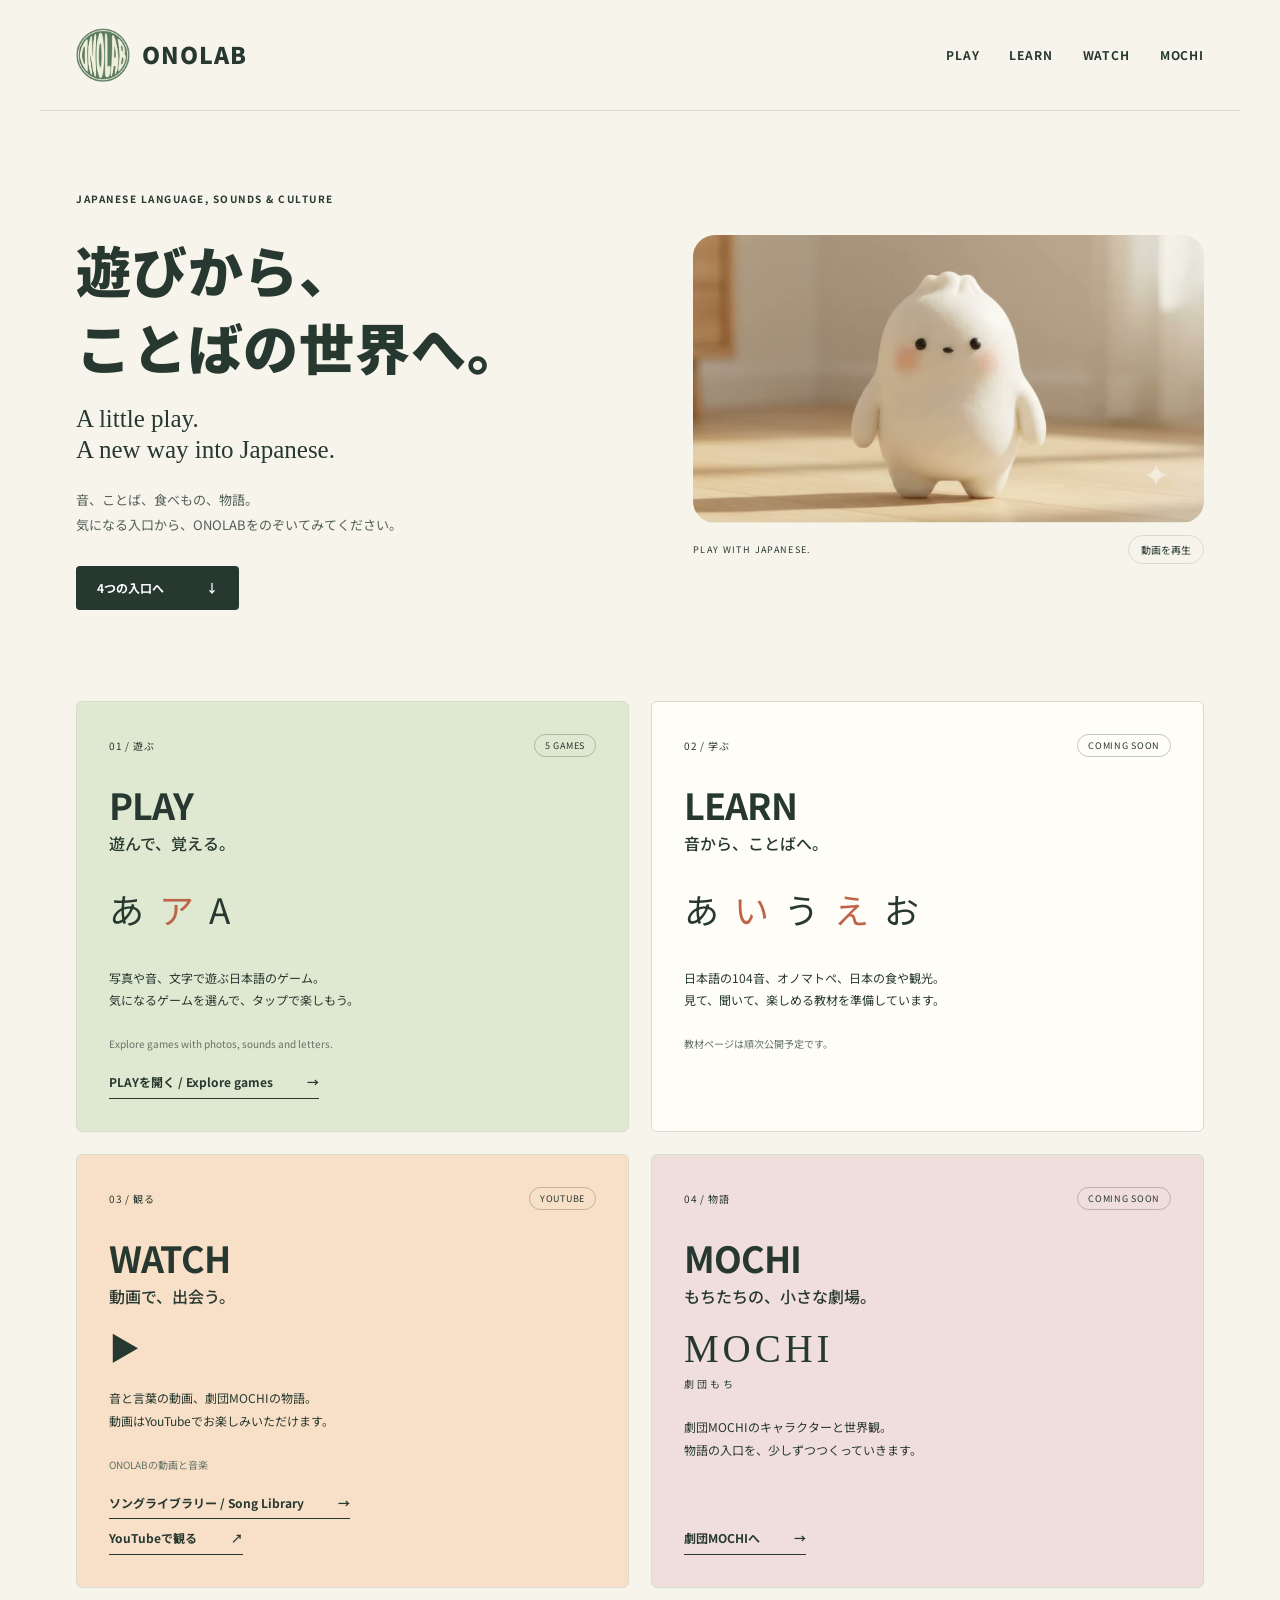
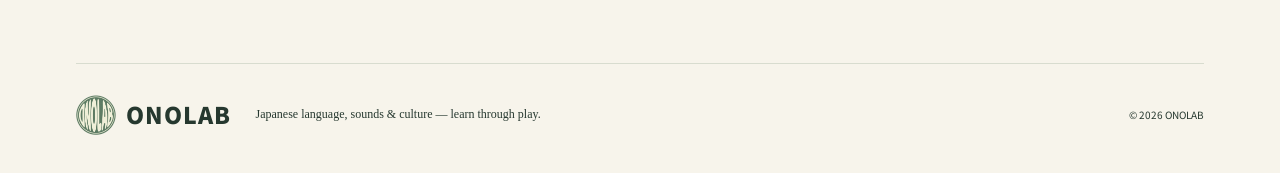
==== commit ed9cbd51: "Add ONOLAB Song Library with cover art and YouTube links" ====
--- a/index.html
+++ b/index.html
@@ -14,7 +14,7 @@
 <section class="doors" id="doors" aria-label="ONOLABの4つの入口">
 <article class="door play" id="play"><div class="door-top"><span class="serial">01 / 遊ぶ</span><span class="status">5 GAMES</span></div><h2><a href="play/">PLAY<span>遊んで、覚える。</span></a></h2><div class="sound" aria-hidden="true">あ <span>ア</span> A</div><p>写真や音、文字で遊ぶ日本語のゲーム。<br>気になるゲームを選んで、タップで楽しもう。</p><p class="small" lang="en">Explore games with photos, sounds and letters.</p><a class="text-link" href="play/">PLAYを開く / Explore games <span aria-hidden="true">→</span></a></article>
 <article class="door learn" id="learn"><div class="door-top"><span class="serial">02 / 学ぶ</span><span class="status">COMING SOON</span></div><h2>LEARN<span>音から、ことばへ。</span></h2><div class="sound" aria-hidden="true">あ <span>い</span> う <span>え</span> お</div><p>日本語の104音、オノマトペ、日本の食や観光。<br>見て、聞いて、楽しめる教材を準備しています。</p><p class="small">教材ページは順次公開予定です。</p></article>
-<article class="door watch" id="watch"><div class="door-top"><span class="serial">03 / 観る</span><span class="status">YOUTUBE</span></div><h2>WATCH<span>動画で、出会う。</span></h2><div class="video-symbol" aria-hidden="true">▶</div><p>音と言葉の動画、劇団MOCHIの物語。<br>動画はYouTubeでお楽しみいただけます。</p><p class="small">ONOLABのYouTubeチャンネル</p><a class="text-link" href="https://www.youtube.com/@ONOLAB" target="_blank" rel="noopener noreferrer">YouTubeで観る <span aria-hidden="true">↗</span></a></article>
+<article class="door watch" id="watch"><div class="door-top"><span class="serial">03 / 観る</span><span class="status">YOUTUBE</span></div><h2>WATCH<span>動画で、出会う。</span></h2><div class="video-symbol" aria-hidden="true">▶</div><p>音と言葉の動画、劇団MOCHIの物語。<br>動画はYouTubeでお楽しみいただけます。</p><p class="small">ONOLABの動画と音楽</p><a class="text-link" href="songs/">ソングライブラリー / Song Library <span aria-hidden="true">→</span></a><a class="text-link" href="https://www.youtube.com/@ONOLAB" target="_blank" rel="noopener noreferrer">YouTubeで観る <span aria-hidden="true">↗</span></a></article>
 <article class="door mochi" id="mochi"><div class="door-top"><span class="serial">04 / 物語</span><span class="status">COMING SOON</span></div><h2>MOCHI<span>もちたちの、小さな劇場。</span></h2><div class="mochi-word" aria-hidden="true">MOCHI<span>劇団もち</span></div><p>劇団MOCHIのキャラクターと世界観。<br>物語の入口を、少しずつつくっていきます。</p><a class="text-link" href="mochi.html">劇団MOCHIへ <span aria-hidden="true">→</span></a></article>
 </section>
 </main>
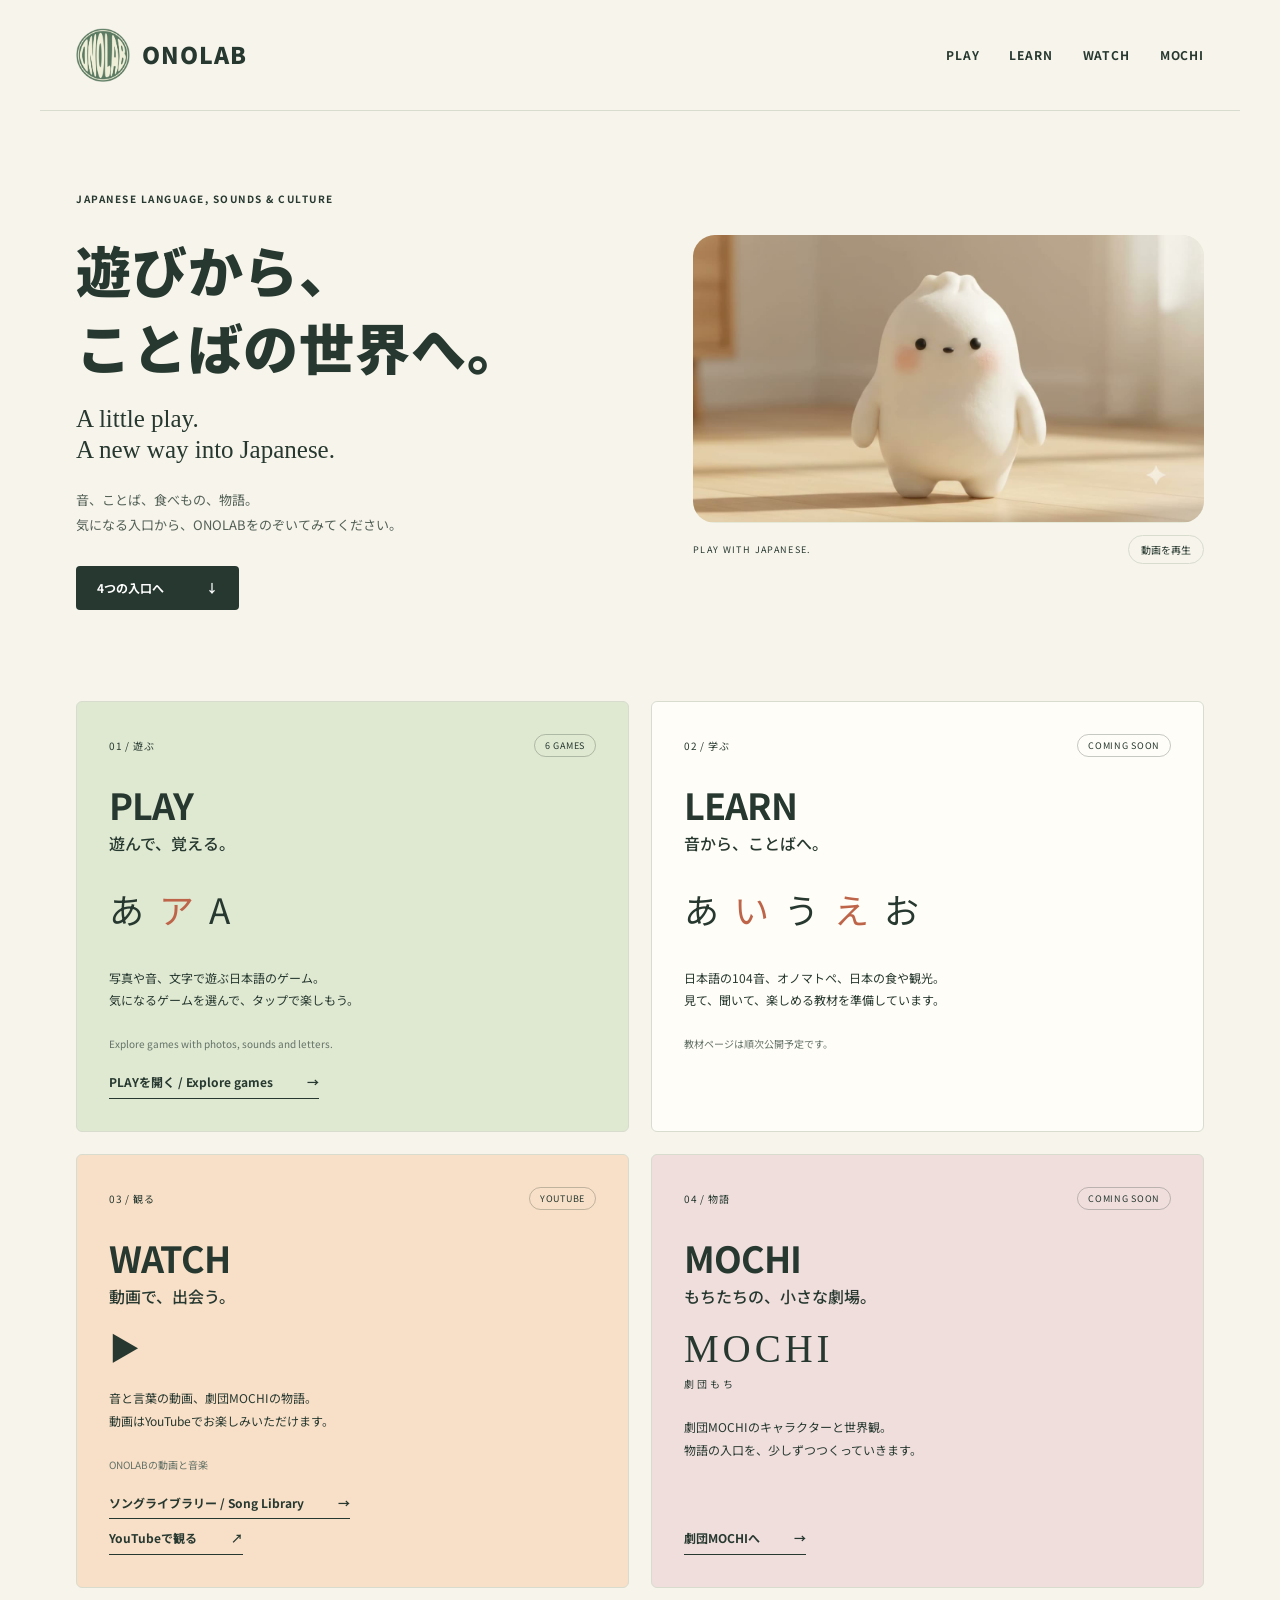
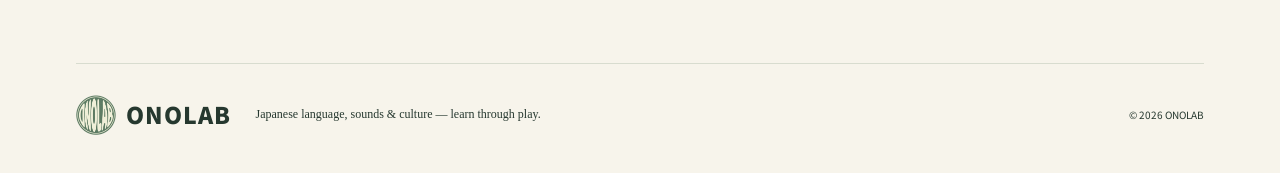
==== commit 90b6f95a: "Add Sushi Typing with four modes and shared sushi photos" ====
--- a/index.html
+++ b/index.html
@@ -12,7 +12,7 @@
 <main>
 <section class="hero"><div class="hero-copy"><p class="eyebrow">JAPANESE LANGUAGE, SOUNDS & CULTURE</p><h1>遊びから、<br>ことばの世界へ。</h1><p class="english">A little play.<br>A new way into Japanese.</p><p class="intro">音、ことば、食べもの、物語。<br>気になる入口から、ONOLABをのぞいてみてください。</p><a class="button" href="#doors">4つの入口へ <span aria-hidden="true">↓</span></a></div><div class="hero-art has-video"><video class="hero-video" id="welcome-video" autoplay muted loop playsinline preload="metadata" poster="mochi-poster.jpg" aria-label="視聴者の声を聞くMOCHIのキャラクター"><source src="mochi-welcome.mp4" type="video/mp4"></video><div class="video-caption"><p>PLAY WITH JAPANESE.</p><button class="motion-toggle" id="motion-toggle" type="button" aria-controls="welcome-video">動画を一時停止</button></div></div></section>
 <section class="doors" id="doors" aria-label="ONOLABの4つの入口">
-<article class="door play" id="play"><div class="door-top"><span class="serial">01 / 遊ぶ</span><span class="status">5 GAMES</span></div><h2><a href="play/">PLAY<span>遊んで、覚える。</span></a></h2><div class="sound" aria-hidden="true">あ <span>ア</span> A</div><p>写真や音、文字で遊ぶ日本語のゲーム。<br>気になるゲームを選んで、タップで楽しもう。</p><p class="small" lang="en">Explore games with photos, sounds and letters.</p><a class="text-link" href="play/">PLAYを開く / Explore games <span aria-hidden="true">→</span></a></article>
+<article class="door play" id="play"><div class="door-top"><span class="serial">01 / 遊ぶ</span><span class="status">6 GAMES</span></div><h2><a href="play/">PLAY<span>遊んで、覚える。</span></a></h2><div class="sound" aria-hidden="true">あ <span>ア</span> A</div><p>写真や音、文字で遊ぶ日本語のゲーム。<br>気になるゲームを選んで、タップで楽しもう。</p><p class="small" lang="en">Explore games with photos, sounds and letters.</p><a class="text-link" href="play/">PLAYを開く / Explore games <span aria-hidden="true">→</span></a></article>
 <article class="door learn" id="learn"><div class="door-top"><span class="serial">02 / 学ぶ</span><span class="status">COMING SOON</span></div><h2>LEARN<span>音から、ことばへ。</span></h2><div class="sound" aria-hidden="true">あ <span>い</span> う <span>え</span> お</div><p>日本語の104音、オノマトペ、日本の食や観光。<br>見て、聞いて、楽しめる教材を準備しています。</p><p class="small">教材ページは順次公開予定です。</p></article>
 <article class="door watch" id="watch"><div class="door-top"><span class="serial">03 / 観る</span><span class="status">YOUTUBE</span></div><h2>WATCH<span>動画で、出会う。</span></h2><div class="video-symbol" aria-hidden="true">▶</div><p>音と言葉の動画、劇団MOCHIの物語。<br>動画はYouTubeでお楽しみいただけます。</p><p class="small">ONOLABの動画と音楽</p><a class="text-link" href="songs/">ソングライブラリー / Song Library <span aria-hidden="true">→</span></a><a class="text-link" href="https://www.youtube.com/@ONOLAB" target="_blank" rel="noopener noreferrer">YouTubeで観る <span aria-hidden="true">↗</span></a></article>
 <article class="door mochi" id="mochi"><div class="door-top"><span class="serial">04 / 物語</span><span class="status">COMING SOON</span></div><h2>MOCHI<span>もちたちの、小さな劇場。</span></h2><div class="mochi-word" aria-hidden="true">MOCHI<span>劇団もち</span></div><p>劇団MOCHIのキャラクターと世界観。<br>物語の入口を、少しずつつくっていきます。</p><a class="text-link" href="mochi.html">劇団MOCHIへ <span aria-hidden="true">→</span></a></article>
